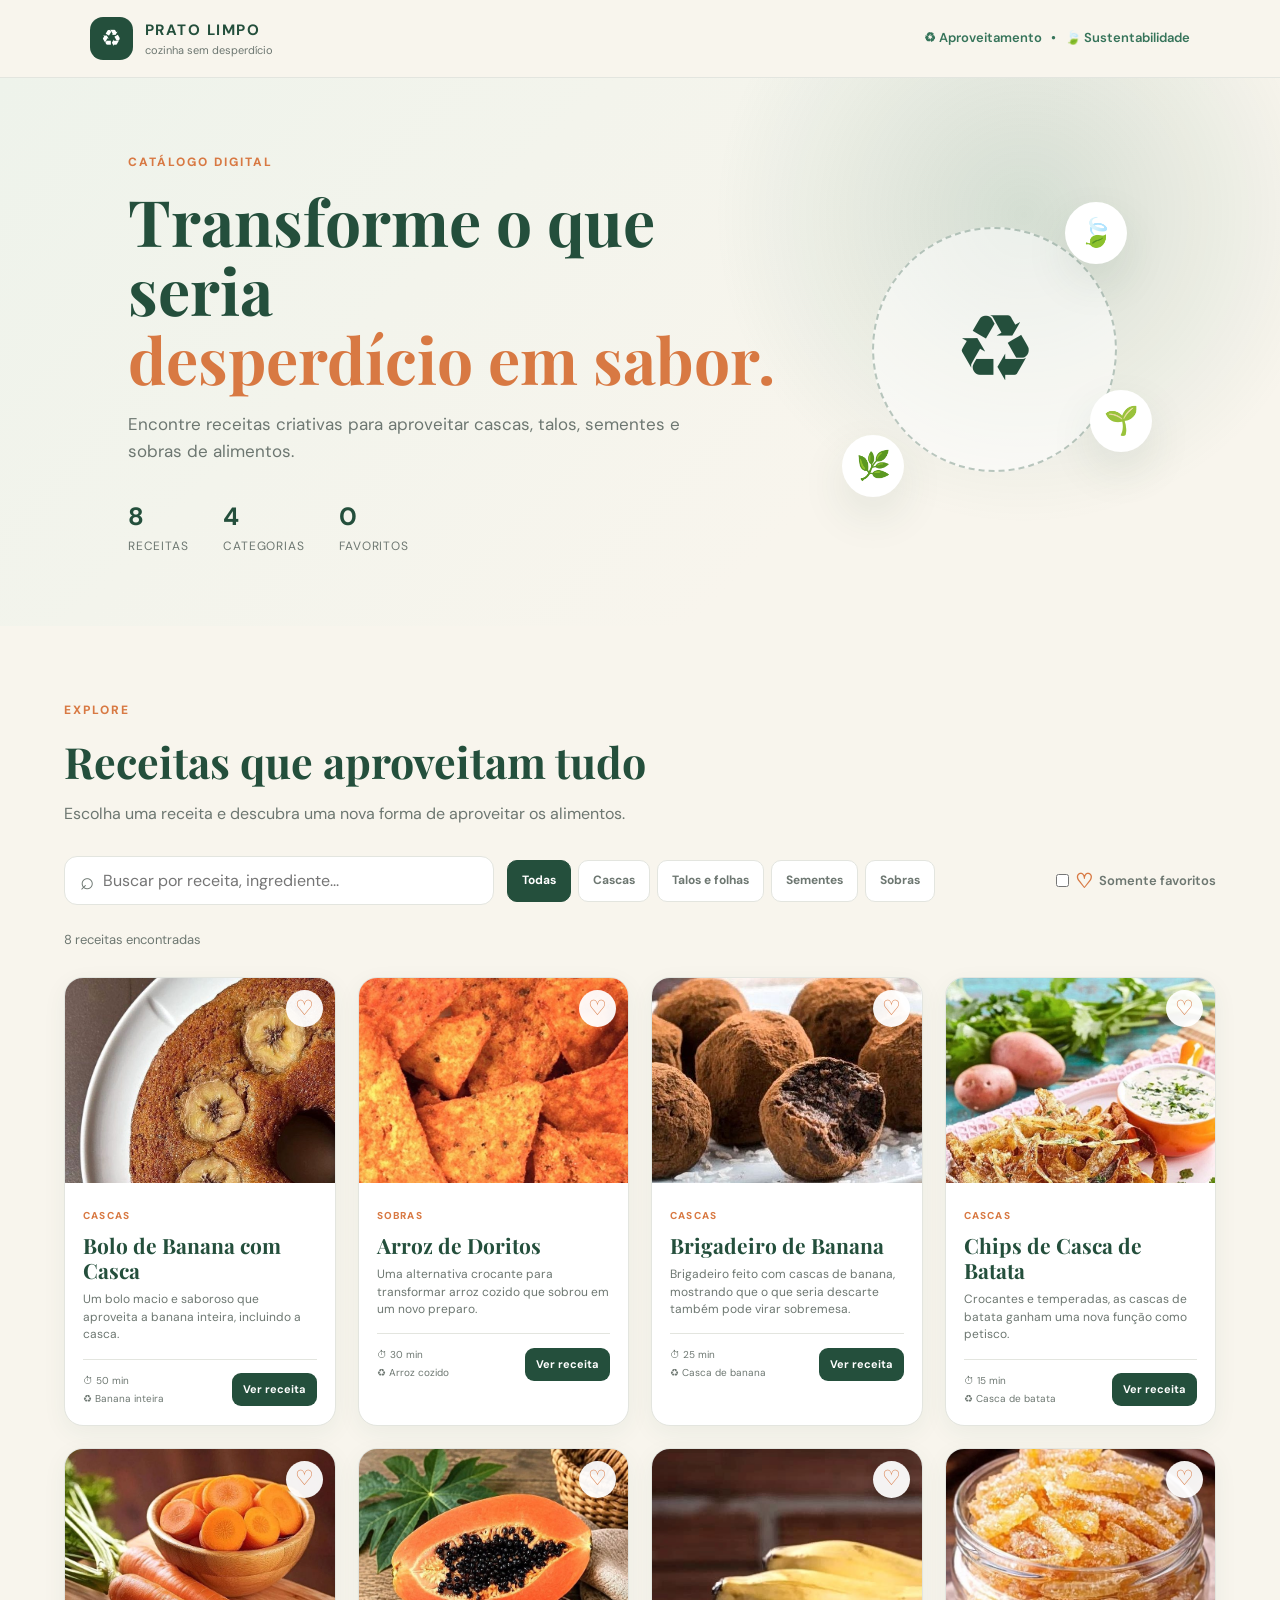
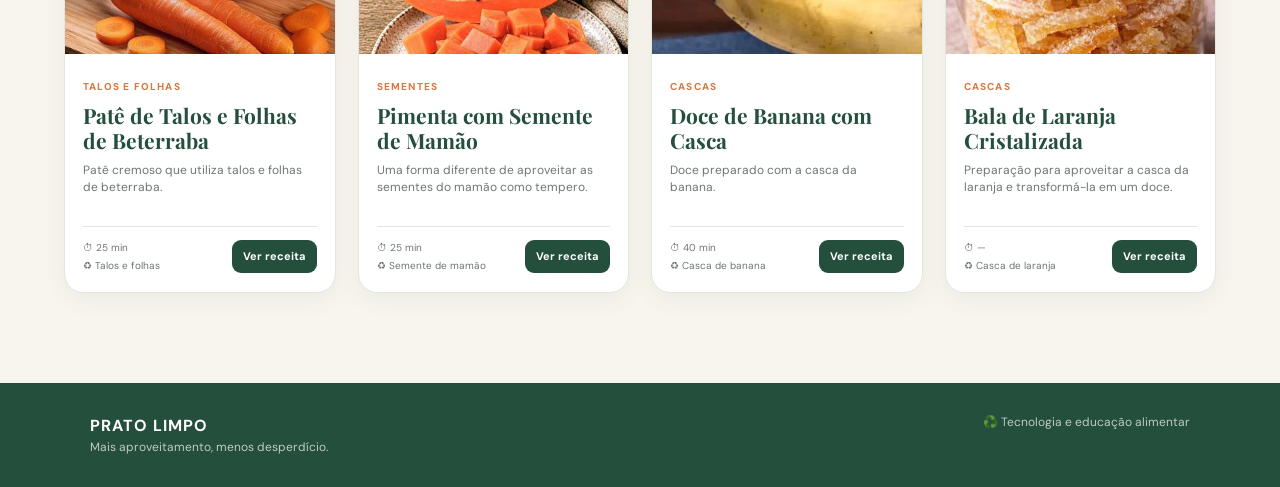
==== index.html @ 6b1f8c0b "Update index.html" ====
<!DOCTYPE html>
<html lang="pt-BR">
<head>
<meta charset="UTF-8">
<meta name="viewport" content="width=device-width, initial-scale=1.0">
<meta name="description" content="Catálogo digital de receitas para aproveitar melhor os alimentos.">
<title>Prato Limpo | Catálogo</title>
<link rel="stylesheet" href="style.css">
</head>
<body>

<header class="cabecalho">
  <div class="marca">
    <div class="logo">♻</div>
    <div><strong>PRATO LIMPO</strong><small>cozinha sem desperdício</small></div>
  </div>
  <div class="cabecalho-info">♻ Aproveitamento &nbsp; • &nbsp; 🍃 Sustentabilidade</div>
</header>

<main>
<section class="hero">
  <div class="hero-conteudo">
    <span class="etiqueta">CATÁLOGO DIGITAL</span>
    <h1>Transforme o que seria<br><strong>desperdício em sabor.</strong></h1>
    <p>Encontre receitas criativas para aproveitar cascas, talos, sementes e sobras de alimentos.</p>
    <div class="estatisticas">
      <div><strong id="totalReceitas">0</strong><span>receitas</span></div>
      <div><strong id="totalCategorias">0</strong><span>categorias</span></div>
      <div><strong id="totalFavoritos">0</strong><span>favoritos</span></div>
    </div>
  </div>
  <div class="hero-visual">
    <div class="circulo">♻</div><div class="folha folha1">🍃</div>
    <div class="folha folha2">🌿</div><div class="semente">🌱</div>
  </div>
</section>

<section class="catalogo">
  <div class="titulo-secao">
    <span class="mini-etiqueta">EXPLORE</span>
    <h2>Receitas que aproveitam tudo</h2>
    <p>Escolha uma receita e descubra uma nova forma de aproveitar os alimentos.</p>
  </div>

  <div class="controles">
    <div class="campo-busca"><span>⌕</span><input id="busca" type="search" placeholder="Buscar por receita, ingrediente..."></div>
    <div class="filtros" id="filtros">
      <button class="filtro ativo" data-categoria="todos">Todas</button>
      <button class="filtro" data-categoria="cascas">Cascas</button>
      <button class="filtro" data-categoria="talos">Talos e folhas</button>
      <button class="filtro" data-categoria="sementes">Sementes</button>
      <button class="filtro" data-categoria="sobras">Sobras</button>
    </div>
    <label class="favoritos-toggle"><input type="checkbox" id="mostrarFavoritos"> <span>♡</span> Somente favoritos</label>
  </div>

  <div class="resultado-info">
    <span id="resultadoTexto"></span>
    <button id="limparFiltros" class="limpar">Limpar filtros</button>
  </div>

  <div class="grid-receitas" id="gridReceitas"></div>

  <div class="sem-resultados" id="semResultados">
    <div>🍃</div><h3>Nenhuma receita encontrada</h3>
    <p>Tente buscar outro termo ou alterar os filtros.</p>
  </div>
</section>
</main>

<footer class="rodape">
  <div><strong>PRATO LIMPO</strong><p>Mais aproveitamento, menos desperdício.</p></div>
  <span>♻️ Tecnologia e educação alimentar</span>
</footer>

<div class="modal-fundo" id="modalFundo" aria-hidden="true">
  <div class="modal" role="dialog" aria-modal="true">
    <button class="fechar-modal" id="fecharModal">×</button>
    <div class="modal-imagem" id="modalImagem"></div>
    <div class="modal-conteudo">
      <div class="modal-topo">
        <div><span class="modal-categoria" id="modalCategoria"></span><h2 id="modalTitulo"></h2></div>
        <button class="botao-favorito-modal" id="favoritoModal">♡</button>
      </div>
      <p class="modal-descricao" id="modalDescricao"></p>
      <div class="dados-receita">
        <div><span>⏱</span><strong id="modalTempo"></strong><small>tempo</small></div>
        <div><span>◉</span><strong id="modalDificuldade"></strong><small>dificuldade</small></div>
        <div><span>♻</span><strong id="modalAproveitamento"></strong><small>aproveitamento</small></div>
      </div>
      <div class="modal-grid">
        <div><h3>Ingredientes</h3><ul id="modalIngredientes"></ul></div>
        <div><h3>Modo de preparo</h3><ol id="modalPreparo"></ol></div>
      </div>
      <div class="dica-receita"><strong>💡 Aproveitamento</strong><p id="modalDica"></p></div>
    </div>
  </div>
</div>

<script src="script.js"></script>
</body>
</html>
---- style.css ----
@import url('https://fonts.googleapis.com/css2?family=DM+Sans:wght@400;500;600;700&family=Playfair+Display:wght@600;700&display=swap');

:root{--verde:#244f3c;--verde2:#36745a;--claro:#e7f0e9;--creme:#f8f5ed;--branco:#fff;--laranja:#d87943;--texto:#24322b;--cinza:#6d7771;--borda:#e3e5df;--sombra:0 18px 45px rgba(36,79,60,.10)}
*{box-sizing:border-box;margin:0;padding:0}
body{font-family:"DM Sans",sans-serif;color:var(--texto);background:var(--creme);line-height:1.6}
button,input{font:inherit}button{cursor:pointer}
.cabecalho{min-height:78px;padding:0 7%;display:flex;align-items:center;justify-content:space-between;background:rgba(248,245,237,.96);border-bottom:1px solid var(--borda);position:sticky;top:0;z-index:50;backdrop-filter:blur(12px)}
.marca{display:flex;align-items:center;gap:12px}.logo{width:43px;height:43px;display:grid;place-items:center;border-radius:13px;background:var(--verde);color:#fff;font-size:23px}
.marca strong{display:block;color:var(--verde);letter-spacing:1.5px;font-size:15px}.marca small{display:block;color:var(--cinza);font-size:11px}.cabecalho-info{color:var(--verde2);font-size:13px;font-weight:600}
.hero{min-height:440px;padding:70px 10%;display:flex;align-items:center;justify-content:space-between;gap:50px;background:radial-gradient(circle at 80% 25%,rgba(54,116,90,.18),transparent 28%),linear-gradient(135deg,#eef3eb 0%,#f8f5ed 68%);overflow:hidden}
.hero-conteudo{max-width:700px}.etiqueta,.mini-etiqueta{color:var(--laranja);font-size:12px;font-weight:800;letter-spacing:2px}
.hero h1{margin:12px 0 18px;font-family:"Playfair Display",serif;color:var(--verde);font-size:clamp(38px,5vw,66px);line-height:1.08}.hero h1 strong{color:var(--laranja)}
.hero p{max-width:610px;color:var(--cinza);font-size:17px}.estatisticas{display:flex;gap:35px;margin-top:32px}.estatisticas div{display:flex;flex-direction:column}.estatisticas strong{color:var(--verde);font-size:25px}.estatisticas span{color:var(--cinza);font-size:12px;text-transform:uppercase;letter-spacing:.8px}
.hero-visual{width:310px;height:310px;position:relative;flex-shrink:0}.circulo{width:245px;height:245px;position:absolute;inset:30px;display:grid;place-items:center;border:2px dashed rgba(36,79,60,.3);border-radius:50%;color:var(--verde);background:rgba(255,255,255,.55);font-size:92px}.folha,.semente{position:absolute;display:grid;place-items:center;width:62px;height:62px;border-radius:50%;background:#fff;box-shadow:var(--sombra);font-size:28px}.folha1{top:5px;right:25px}.folha2{bottom:10px;left:0}.semente{right:0;bottom:55px}
.catalogo{max-width:1300px;margin:auto;padding:70px 5% 90px}.titulo-secao{margin-bottom:30px}.titulo-secao h2{margin-top:5px;color:var(--verde);font-family:"Playfair Display",serif;font-size:clamp(28px,4vw,43px)}.titulo-secao p{color:var(--cinza);margin-top:5px}
.controles{display:flex;align-items:center;flex-wrap:wrap;gap:13px;margin-bottom:17px}.campo-busca{min-width:280px;flex:1;max-width:430px;height:49px;display:flex;align-items:center;gap:9px;padding:0 15px;background:#fff;border:1px solid var(--borda);border-radius:13px}.campo-busca span{font-size:24px;color:var(--cinza)}.campo-busca input{width:100%;border:0;outline:0;color:var(--texto);background:transparent}
.filtros{display:flex;gap:7px;flex-wrap:wrap}.filtro{padding:10px 14px;border:1px solid var(--borda);border-radius:10px;color:var(--cinza);background:#fff;font-size:12px;font-weight:700}.filtro:hover,.filtro.ativo{background:var(--verde);border-color:var(--verde);color:#fff}
.favoritos-toggle{margin-left:auto;display:flex;align-items:center;gap:6px;color:var(--cinza);font-size:13px;font-weight:600;white-space:nowrap}.favoritos-toggle input{accent-color:var(--verde)}.favoritos-toggle span{color:var(--laranja);font-size:20px}
.resultado-info{display:flex;justify-content:space-between;align-items:center;min-height:35px;margin-bottom:20px;color:var(--cinza);font-size:13px}.limpar{border:0;background:transparent;color:var(--laranja);font-weight:700;display:none}
.grid-receitas{display:grid;grid-template-columns:repeat(4,1fr);gap:22px}.card{position:relative;overflow:hidden;background:#fff;border:1px solid var(--borda);border-radius:19px;box-shadow:0 7px 25px rgba(36,79,60,.06);transition:transform .2s ease,box-shadow .2s ease}.card:hover{transform:translateY(-5px);box-shadow:var(--sombra)}
.card-imagem{height:205px;display:grid;place-items:center;background:linear-gradient(135deg,var(--claro),#f5eee2);overflow:hidden;position:relative}.card-imagem img{width:100%;height:100%;object-fit:cover}.imagem-fallback{font-size:62px}.card-favorito{width:37px;height:37px;position:absolute;right:12px;top:12px;border:0;border-radius:50%;background:rgba(255,255,255,.94);color:var(--laranja);font-size:21px;box-shadow:0 4px 15px rgba(0,0,0,.08);z-index:2}.card-favorito.ativo{background:var(--laranja);color:#fff}
.card-conteudo{padding:18px}.card-categoria{color:var(--laranja);font-size:10px;font-weight:800;text-transform:uppercase;letter-spacing:1.2px}.card h3{margin:6px 0 8px;color:var(--verde);font-family:"Playfair Display",serif;font-size:21px;line-height:1.2}.card p{min-height:49px;color:var(--cinza);font-size:12px;line-height:1.45}.card-rodape{display:flex;align-items:center;justify-content:space-between;gap:10px;margin-top:15px;padding-top:13px;border-top:1px solid var(--borda)}.card-dados{display:flex;flex-direction:column;gap:2px;color:var(--cinza);font-size:10px}.ver-receita{padding:8px 11px;border:0;border-radius:9px;background:var(--verde);color:#fff;font-size:11px;font-weight:700}.ver-receita:hover{background:var(--verde2)}
.sem-resultados{display:none;padding:70px 20px;text-align:center}.sem-resultados div{font-size:45px}.sem-resultados h3{margin-top:10px;color:var(--verde)}.sem-resultados p{color:var(--cinza)}
.rodape{padding:30px 7%;display:flex;justify-content:space-between;gap:20px;background:var(--verde);color:#fff}.rodape strong{letter-spacing:1px}.rodape p,.rodape span{color:rgba(255,255,255,.7);font-size:12px}
.modal-fundo{display:none;position:fixed;inset:0;z-index:100;padding:25px;background:rgba(16,32,25,.68);overflow-y:auto}.modal-fundo.aberto{display:flex;justify-content:center;align-items:flex-start}.modal{width:min(950px,100%);margin:20px auto;position:relative;overflow:hidden;background:var(--creme);border-radius:23px;box-shadow:0 30px 80px rgba(0,0,0,.25)}.fechar-modal{width:40px;height:40px;position:absolute;right:18px;top:18px;z-index:5;border:0;border-radius:50%;background:rgba(255,255,255,.94);color:var(--verde);font-size:27px}.modal-imagem{height:270px;display:grid;place-items:center;background:linear-gradient(135deg,var(--claro),#f3e8d8);font-size:90px;overflow:hidden}.modal-imagem img{width:100%;height:100%;object-fit:cover}.modal-conteudo{padding:30px 35px 35px}.modal-topo{display:flex;justify-content:space-between;gap:20px}.modal-categoria{color:var(--laranja);font-size:11px;font-weight:800;text-transform:uppercase;letter-spacing:1.4px}.modal h2{margin-top:5px;color:var(--verde);font-family:"Playfair Display",serif;font-size:38px;line-height:1.15}.botao-favorito-modal{width:46px;height:46px;flex-shrink:0;border:1px solid var(--borda);border-radius:50%;background:#fff;color:var(--laranja);font-size:24px}.botao-favorito-modal.ativo{background:var(--laranja);color:#fff}.modal-descricao{margin:13px 0 20px;color:var(--cinza)}
.dados-receita{display:flex;gap:12px;margin-bottom:28px}.dados-receita div{min-width:120px;padding:12px;display:grid;grid-template-columns:24px 1fr;column-gap:5px;background:#fff;border:1px solid var(--borda);border-radius:12px}.dados-receita span{grid-row:span 2;color:var(--laranja)}.dados-receita strong{color:var(--verde);font-size:12px}.dados-receita small{color:var(--cinza);font-size:9px}.modal-grid{display:grid;grid-template-columns:.8fr 1.2fr;gap:35px}.modal-grid h3{margin-bottom:13px;color:var(--verde);font-size:18px}.modal-grid ul,.modal-grid ol{padding-left:20px}.modal-grid li{margin-bottom:9px;color:var(--cinza);font-size:13px}.modal-grid li::marker{color:var(--laranja);font-weight:700}.dica-receita{margin-top:27px;padding:17px;border-left:4px solid var(--laranja);border-radius:8px;background:#f1eadc}.dica-receita strong{color:var(--verde);font-size:13px}.dica-receita p{margin-top:3px;color:var(--cinza);font-size:12px}
@media(max-width:1050px){.grid-receitas{grid-template-columns:repeat(3,1fr)}.hero{padding-left:7%;padding-right:7%}}
@media(max-width:800px){.cabecalho-info{display:none}.hero{min-height:auto;padding-top:55px;padding-bottom:55px}.hero-visual{display:none}.grid-receitas{grid-template-columns:repeat(2,1fr)}.favoritos-toggle{margin-left:0}}
@media(max-width:560px){.cabecalho{padding:0 5%}.hero{padding:45px 6%}.hero h1{font-size:38px}.estatisticas{gap:20px}.catalogo{padding:50px 5% 65px}.grid-receitas{grid-template-columns:1fr}.card-imagem{height:230px}.campo-busca{min-width:100%}.filtros{width:100%}.filtro{flex:1}.dados-receita{display:grid;grid-template-columns:1fr 1fr}.dados-receita div:last-child{grid-column:span 2}.modal-fundo{padding:8px}.modal-conteudo{padding:25px 20px}.modal h2{font-size:30px}.modal-grid{grid-template-columns:1fr;gap:25px}.rodape{flex-direction:column}}
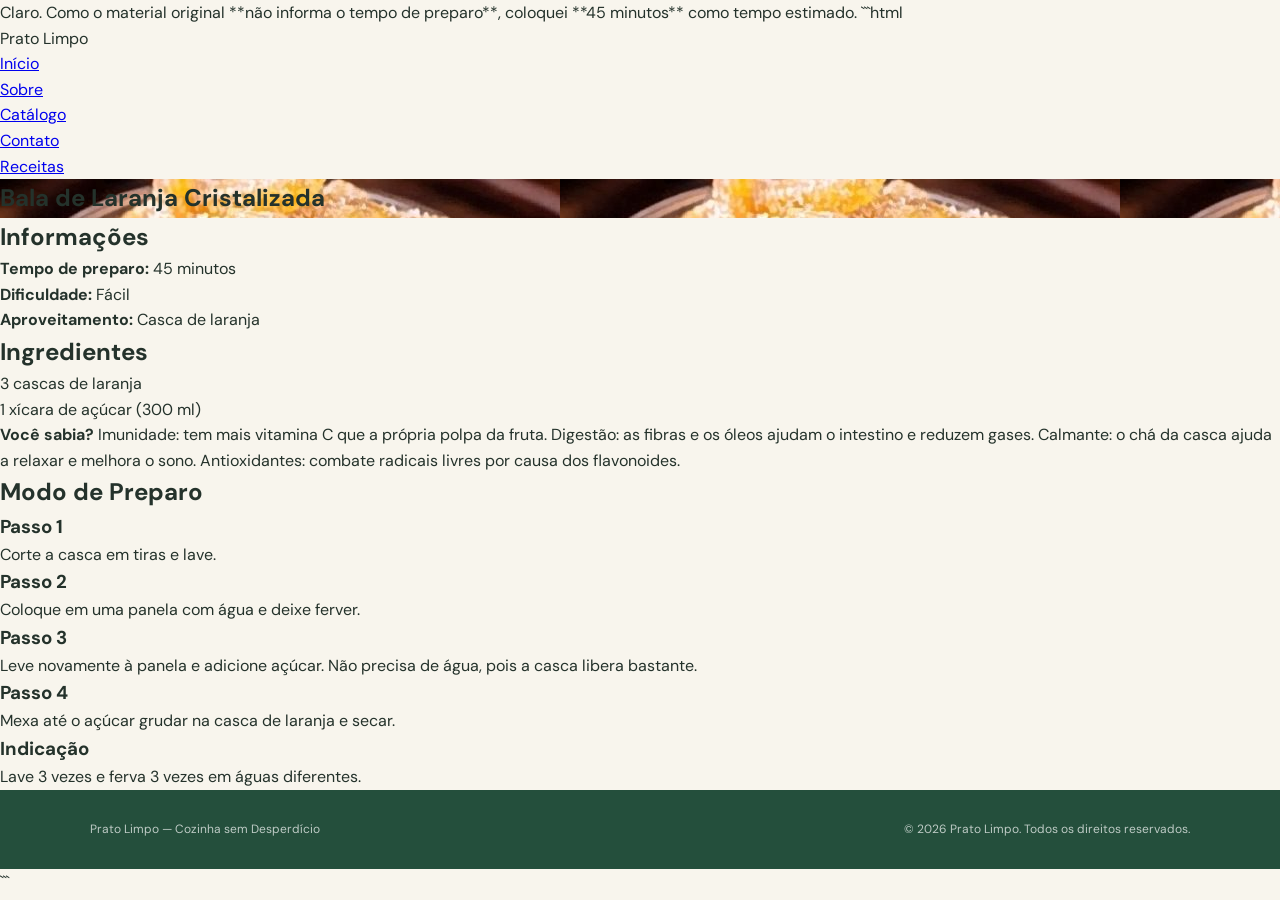
==== commit 47fb88ba: "Update index.html" ====
--- a/index.html
+++ b/index.html
@@ -1,103 +1,119 @@
+Claro. Como o material original **não informa o tempo de preparo**, coloquei **45 minutos** como tempo estimado.
 
+```html
 <!DOCTYPE html>
-<html lang="pt-BR">
+<html lang="pt-br">
 <head>
-<meta charset="UTF-8">
-<meta name="viewport" content="width=device-width, initial-scale=1.0">
-<meta name="description" content="Catálogo digital de receitas para aproveitar melhor os alimentos.">
-<title>Prato Limpo | Catálogo</title>
-<link rel="stylesheet" href="style.css">
+    <meta charset="UTF-8">
+    <meta name="viewport" content="width=device-width, initial-scale=1.0">
+    <title>Bala de Laranja Cristalizada — Prato Limpo</title>
+    <link rel="stylesheet" href="style.css">
 </head>
+
 <body>
 
-<header class="cabecalho">
-  <div class="marca">
-    <div class="logo">♻</div>
-    <div><strong>PRATO LIMPO</strong><small>cozinha sem desperdício</small></div>
-  </div>
-  <div class="cabecalho-info">♻ Aproveitamento &nbsp; • &nbsp; 🍃 Sustentabilidade</div>
-</header>
+    <header class="topo">
+        <div class="topo-inner">
+            <p class="marca">Prato Limpo</p>
 
-<main>
-<section class="hero">
-  <div class="hero-conteudo">
-    <span class="etiqueta">CATÁLOGO DIGITAL</span>
-    <h1>Transforme o que seria<br><strong>desperdício em sabor.</strong></h1>
-    <p>Encontre receitas criativas para aproveitar cascas, talos, sementes e sobras de alimentos.</p>
-    <div class="estatisticas">
-      <div><strong id="totalReceitas">0</strong><span>receitas</span></div>
-      <div><strong id="totalCategorias">0</strong><span>categorias</span></div>
-      <div><strong id="totalFavoritos">0</strong><span>favoritos</span></div>
-    </div>
-  </div>
-  <div class="hero-visual">
-    <div class="circulo">♻</div><div class="folha folha1">🍃</div>
-    <div class="folha folha2">🌿</div><div class="semente">🌱</div>
-  </div>
-</section>
+            <nav>
+                <ul>
+                    <li><a href="index.html">Início</a></li>
+                    <li><a href="sobre.html">Sobre</a></li>
+                    <li><a href="catalogo.html">Catálogo</a></li>
+                    <li><a href="index.html#contato">Contato</a></li>
+                </ul>
+            </nav>
+        </div>
+    </header>
 
-<section class="catalogo">
-  <div class="titulo-secao">
-    <span class="mini-etiqueta">EXPLORE</span>
-    <h2>Receitas que aproveitam tudo</h2>
-    <p>Escolha uma receita e descubra uma nova forma de aproveitar os alimentos.</p>
-  </div>
+    <a href="catalogo.html" class="aba-receitas">Receitas</a>
 
-  <div class="controles">
-    <div class="campo-busca"><span>⌕</span><input id="busca" type="search" placeholder="Buscar por receita, ingrediente..."></div>
-    <div class="filtros" id="filtros">
-      <button class="filtro ativo" data-categoria="todos">Todas</button>
-      <button class="filtro" data-categoria="cascas">Cascas</button>
-      <button class="filtro" data-categoria="talos">Talos e folhas</button>
-      <button class="filtro" data-categoria="sementes">Sementes</button>
-      <button class="filtro" data-categoria="sobras">Sobras</button>
-    </div>
-    <label class="favoritos-toggle"><input type="checkbox" id="mostrarFavoritos"> <span>♡</span> Somente favoritos</label>
-  </div>
+    <main>
 
-  <div class="resultado-info">
-    <span id="resultadoTexto"></span>
-    <button id="limparFiltros" class="limpar">Limpar filtros</button>
-  </div>
+        <section class="receita-banner"
+            style="background-image: url('foto-laranja-cristalizada.jpg');">
+            <h1>Bala de Laranja Cristalizada</h1>
+        </section>
 
-  <div class="grid-receitas" id="gridReceitas"></div>
+        <div class="container">
 
-  <div class="sem-resultados" id="semResultados">
-    <div>🍃</div><h3>Nenhuma receita encontrada</h3>
-    <p>Tente buscar outro termo ou alterar os filtros.</p>
-  </div>
-</section>
-</main>
+            <div class="receita-corpo">
 
-<footer class="rodape">
-  <div><strong>PRATO LIMPO</strong><p>Mais aproveitamento, menos desperdício.</p></div>
-  <span>♻️ Tecnologia e educação alimentar</span>
-</footer>
+                <div>
+                    <h2>Informações</h2>
 
-<div class="modal-fundo" id="modalFundo" aria-hidden="true">
-  <div class="modal" role="dialog" aria-modal="true">
-    <button class="fechar-modal" id="fecharModal">×</button>
-    <div class="modal-imagem" id="modalImagem"></div>
-    <div class="modal-conteudo">
-      <div class="modal-topo">
-        <div><span class="modal-categoria" id="modalCategoria"></span><h2 id="modalTitulo"></h2></div>
-        <button class="botao-favorito-modal" id="favoritoModal">♡</button>
-      </div>
-      <p class="modal-descricao" id="modalDescricao"></p>
-      <div class="dados-receita">
-        <div><span>⏱</span><strong id="modalTempo"></strong><small>tempo</small></div>
-        <div><span>◉</span><strong id="modalDificuldade"></strong><small>dificuldade</small></div>
-        <div><span>♻</span><strong id="modalAproveitamento"></strong><small>aproveitamento</small></div>
-      </div>
-      <div class="modal-grid">
-        <div><h3>Ingredientes</h3><ul id="modalIngredientes"></ul></div>
-        <div><h3>Modo de preparo</h3><ol id="modalPreparo"></ol></div>
-      </div>
-      <div class="dica-receita"><strong>💡 Aproveitamento</strong><p id="modalDica"></p></div>
-    </div>
-  </div>
-</div>
+                    <div class="caixa-info">
+                        <p><strong>Tempo de preparo:</strong> 45 minutos</p>
+                        <p><strong>Dificuldade:</strong> Fácil</p>
+                        <p><strong>Aproveitamento:</strong> Casca de laranja</p>
+                    </div>
 
-<script src="script.js"></script>
+                    <h2>Ingredientes</h2>
+
+                    <div class="lista-ingredientes">
+                        <ul>
+                            <li>3 cascas de laranja</li>
+                            <li>1 xícara de açúcar (300 ml)</li>
+                        </ul>
+                    </div>
+
+                    <div class="caixa-info">
+                        <strong>Você sabia?</strong>
+
+                        Imunidade: tem mais vitamina C que a própria polpa da fruta.
+                        Digestão: as fibras e os óleos ajudam o intestino e reduzem gases.
+                        Calmante: o chá da casca ajuda a relaxar e melhora o sono.
+                        Antioxidantes: combate radicais livres por causa dos flavonoides.
+                    </div>
+                </div>
+
+                <div>
+                    <h2>Modo de Preparo</h2>
+
+                    <div class="passo">
+                        <h3>Passo 1</h3>
+                        <p>Corte a casca em tiras e lave.</p>
+                    </div>
+
+                    <div class="passo">
+                        <h3>Passo 2</h3>
+                        <p>Coloque em uma panela com água e deixe ferver.</p>
+                    </div>
+
+                    <div class="passo">
+                        <h3>Passo 3</h3>
+                        <p>
+                            Leve novamente à panela e adicione açúcar.
+                            Não precisa de água, pois a casca libera bastante.
+                        </p>
+                    </div>
+
+                    <div class="passo">
+                        <h3>Passo 4</h3>
+                        <p>
+                            Mexa até o açúcar grudar na casca de laranja e secar.
+                        </p>
+                    </div>
+
+                    <div class="passo">
+                        <h3>Indicação</h3>
+                        <p>
+                            Lave 3 vezes e ferva 3 vezes em águas diferentes.
+                        </p>
+                    </div>
+                </div>
+
+            </div>
+        </div>
+
+    </main>
+
+    <footer class="rodape">
+        <p>Prato Limpo — Cozinha sem Desperdício</p>
+        <p>&copy; 2026 Prato Limpo. Todos os direitos reservados.</p>
+    </footer>
+
 </body>
 </html>
+```
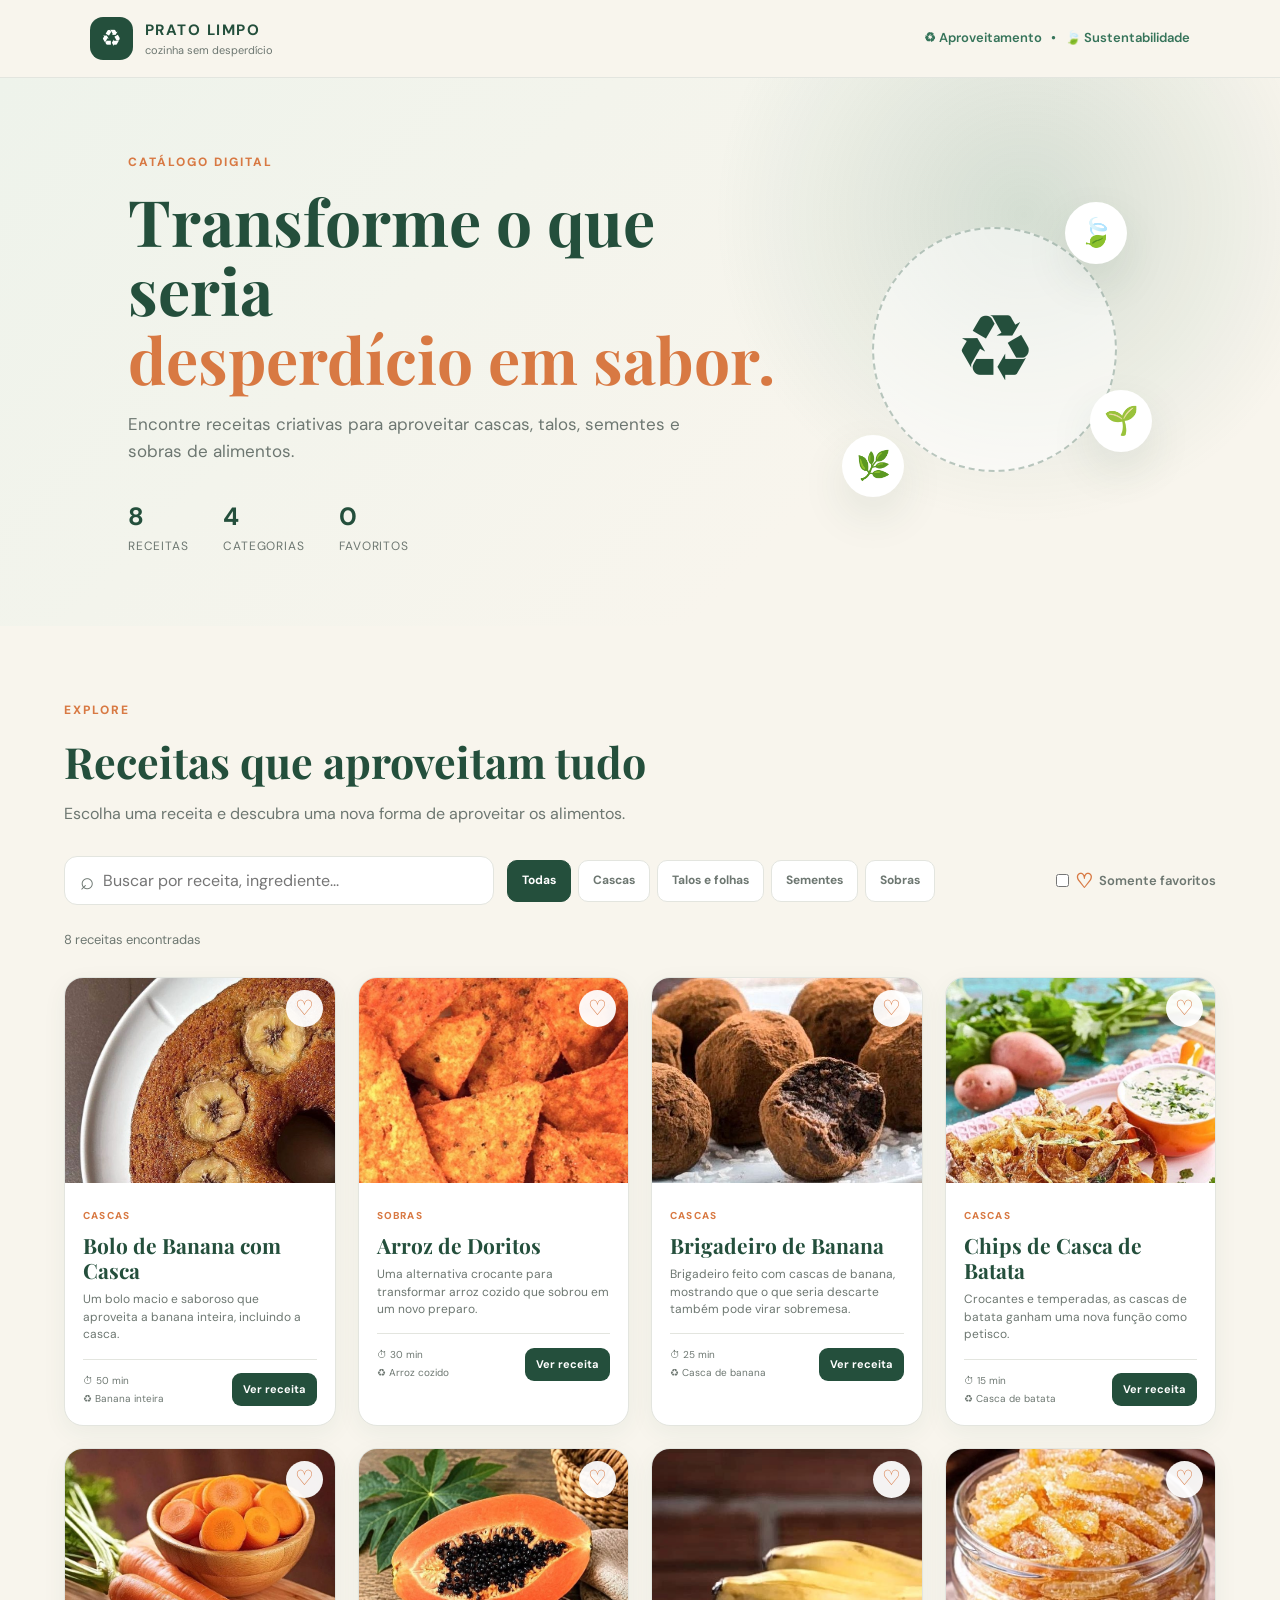
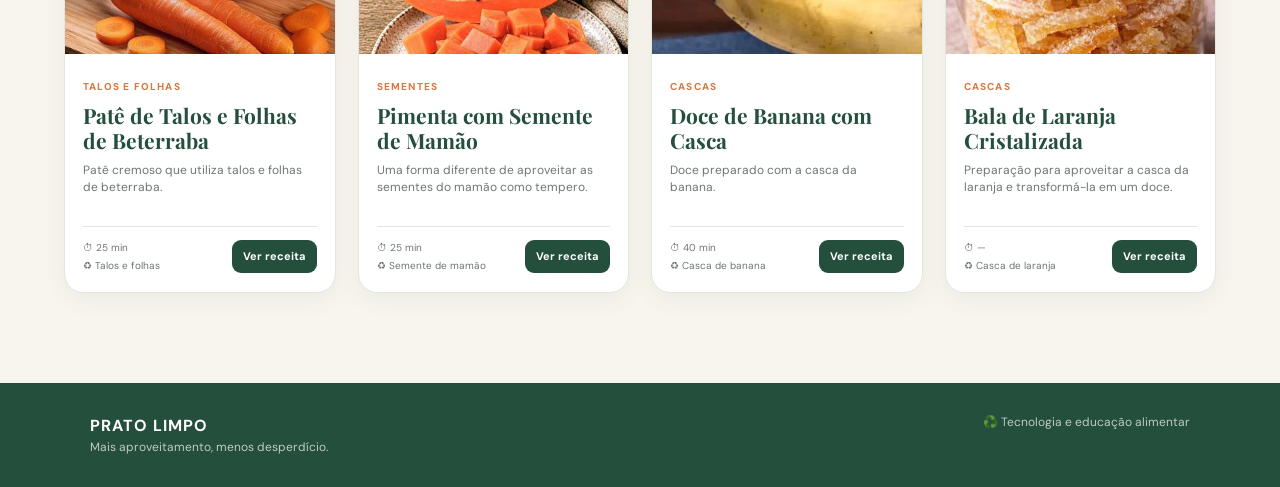
==== commit d0efadb8: "Update index.html" ====
--- a/index.html
+++ b/index.html
@@ -1,119 +1,102 @@
-Claro. Como o material original **não informa o tempo de preparo**, coloquei **45 minutos** como tempo estimado.
-
-```html
 <!DOCTYPE html>
-<html lang="pt-br">
+<html lang="pt-BR">
 <head>
-    <meta charset="UTF-8">
-    <meta name="viewport" content="width=device-width, initial-scale=1.0">
-    <title>Bala de Laranja Cristalizada — Prato Limpo</title>
-    <link rel="stylesheet" href="style.css">
+<meta charset="UTF-8">
+<meta name="viewport" content="width=device-width, initial-scale=1.0">
+<meta name="description" content="Catálogo digital de receitas para aproveitar melhor os alimentos.">
+<title>Prato Limpo | Catálogo</title>
+<link rel="stylesheet" href="style.css">
 </head>
-
 <body>
 
-    <header class="topo">
-        <div class="topo-inner">
-            <p class="marca">Prato Limpo</p>
+<header class="cabecalho">
+  <div class="marca">
+    <div class="logo">♻</div>
+    <div><strong>PRATO LIMPO</strong><small>cozinha sem desperdício</small></div>
+  </div>
+  <div class="cabecalho-info">♻ Aproveitamento &nbsp; • &nbsp; 🍃 Sustentabilidade</div>
+</header>
 
-            <nav>
-                <ul>
-                    <li><a href="index.html">Início</a></li>
-                    <li><a href="sobre.html">Sobre</a></li>
-                    <li><a href="catalogo.html">Catálogo</a></li>
-                    <li><a href="index.html#contato">Contato</a></li>
-                </ul>
-            </nav>
-        </div>
-    </header>
+<main>
+<section class="hero">
+  <div class="hero-conteudo">
+    <span class="etiqueta">CATÁLOGO DIGITAL</span>
+    <h1>Transforme o que seria<br><strong>desperdício em sabor.</strong></h1>
+    <p>Encontre receitas criativas para aproveitar cascas, talos, sementes e sobras de alimentos.</p>
+    <div class="estatisticas">
+      <div><strong id="totalReceitas">0</strong><span>receitas</span></div>
+      <div><strong id="totalCategorias">0</strong><span>categorias</span></div>
+      <div><strong id="totalFavoritos">0</strong><span>favoritos</span></div>
+    </div>
+  </div>
+  <div class="hero-visual">
+    <div class="circulo">♻</div><div class="folha folha1">🍃</div>
+    <div class="folha folha2">🌿</div><div class="semente">🌱</div>
+  </div>
+</section>
 
-    <a href="catalogo.html" class="aba-receitas">Receitas</a>
+<section class="catalogo">
+  <div class="titulo-secao">
+    <span class="mini-etiqueta">EXPLORE</span>
+    <h2>Receitas que aproveitam tudo</h2>
+    <p>Escolha uma receita e descubra uma nova forma de aproveitar os alimentos.</p>
+  </div>
 
-    <main>
+  <div class="controles">
+    <div class="campo-busca"><span>⌕</span><input id="busca" type="search" placeholder="Buscar por receita, ingrediente..."></div>
+    <div class="filtros" id="filtros">
+      <button class="filtro ativo" data-categoria="todos">Todas</button>
+      <button class="filtro" data-categoria="cascas">Cascas</button>
+      <button class="filtro" data-categoria="talos">Talos e folhas</button>
+      <button class="filtro" data-categoria="sementes">Sementes</button>
+      <button class="filtro" data-categoria="sobras">Sobras</button>
+    </div>
+    <label class="favoritos-toggle"><input type="checkbox" id="mostrarFavoritos"> <span>♡</span> Somente favoritos</label>
+  </div>
 
-        <section class="receita-banner"
-            style="background-image: url('foto-laranja-cristalizada.jpg');">
-            <h1>Bala de Laranja Cristalizada</h1>
-        </section>
+  <div class="resultado-info">
+    <span id="resultadoTexto"></span>
+    <button id="limparFiltros" class="limpar">Limpar filtros</button>
+  </div>
 
-        <div class="container">
+  <div class="grid-receitas" id="gridReceitas"></div>
 
-            <div class="receita-corpo">
+  <div class="sem-resultados" id="semResultados">
+    <div>🍃</div><h3>Nenhuma receita encontrada</h3>
+    <p>Tente buscar outro termo ou alterar os filtros.</p>
+  </div>
+</section>
+</main>
 
-                <div>
-                    <h2>Informações</h2>
+<footer class="rodape">
+  <div><strong>PRATO LIMPO</strong><p>Mais aproveitamento, menos desperdício.</p></div>
+  <span>♻️ Tecnologia e educação alimentar</span>
+</footer>
 
-                    <div class="caixa-info">
-                        <p><strong>Tempo de preparo:</strong> 45 minutos</p>
-                        <p><strong>Dificuldade:</strong> Fácil</p>
-                        <p><strong>Aproveitamento:</strong> Casca de laranja</p>
-                    </div>
+<div class="modal-fundo" id="modalFundo" aria-hidden="true">
+  <div class="modal" role="dialog" aria-modal="true">
+    <button class="fechar-modal" id="fecharModal">×</button>
+    <div class="modal-imagem" id="modalImagem"></div>
+    <div class="modal-conteudo">
+      <div class="modal-topo">
+        <div><span class="modal-categoria" id="modalCategoria"></span><h2 id="modalTitulo"></h2></div>
+        <button class="botao-favorito-modal" id="favoritoModal">♡</button>
+      </div>
+      <p class="modal-descricao" id="modalDescricao"></p>
+      <div class="dados-receita">
+        <div><span>⏱</span><strong id="modalTempo"></strong><small>tempo</small></div>
+        <div><span>◉</span><strong id="modalDificuldade"></strong><small>dificuldade</small></div>
+        <div><span>♻</span><strong id="modalAproveitamento"></strong><small>aproveitamento</small></div>
+      </div>
+      <div class="modal-grid">
+        <div><h3>Ingredientes</h3><ul id="modalIngredientes"></ul></div>
+        <div><h3>Modo de preparo</h3><ol id="modalPreparo"></ol></div>
+      </div>
+      <div class="dica-receita"><strong>💡 Aproveitamento</strong><p id="modalDica"></p></div>
+    </div>
+  </div>
+</div>
 
-                    <h2>Ingredientes</h2>
-
-                    <div class="lista-ingredientes">
-                        <ul>
-                            <li>3 cascas de laranja</li>
-                            <li>1 xícara de açúcar (300 ml)</li>
-                        </ul>
-                    </div>
-
-                    <div class="caixa-info">
-                        <strong>Você sabia?</strong>
-
-                        Imunidade: tem mais vitamina C que a própria polpa da fruta.
-                        Digestão: as fibras e os óleos ajudam o intestino e reduzem gases.
-                        Calmante: o chá da casca ajuda a relaxar e melhora o sono.
-                        Antioxidantes: combate radicais livres por causa dos flavonoides.
-                    </div>
-                </div>
-
-                <div>
-                    <h2>Modo de Preparo</h2>
-
-                    <div class="passo">
-                        <h3>Passo 1</h3>
-                        <p>Corte a casca em tiras e lave.</p>
-                    </div>
-
-                    <div class="passo">
-                        <h3>Passo 2</h3>
-                        <p>Coloque em uma panela com água e deixe ferver.</p>
-                    </div>
-
-                    <div class="passo">
-                        <h3>Passo 3</h3>
-                        <p>
-                            Leve novamente à panela e adicione açúcar.
-                            Não precisa de água, pois a casca libera bastante.
-                        </p>
-                    </div>
-
-                    <div class="passo">
-                        <h3>Passo 4</h3>
-                        <p>
-                            Mexa até o açúcar grudar na casca de laranja e secar.
-                        </p>
-                    </div>
-
-                    <div class="passo">
-                        <h3>Indicação</h3>
-                        <p>
-                            Lave 3 vezes e ferva 3 vezes em águas diferentes.
-                        </p>
-                    </div>
-                </div>
-
-            </div>
-        </div>
-
-    </main>
-
-    <footer class="rodape">
-        <p>Prato Limpo — Cozinha sem Desperdício</p>
-        <p>&copy; 2026 Prato Limpo. Todos os direitos reservados.</p>
-    </footer>
-
+<script src="script.js"></script>
 </body>
 </html>
-```
--- a/style.css
+++ b/style.css
@@ -1,30 +1,1044 @@
 
 @import url('https://fonts.googleapis.com/css2?family=DM+Sans:wght@400;500;600;700&family=Playfair+Display:wght@600;700&display=swap');
 
-:root{--verde:#244f3c;--verde2:#36745a;--claro:#e7f0e9;--creme:#f8f5ed;--branco:#fff;--laranja:#d87943;--texto:#24322b;--cinza:#6d7771;--borda:#e3e5df;--sombra:0 18px 45px rgba(36,79,60,.10)}
-*{box-sizing:border-box;margin:0;padding:0}
-body{font-family:"DM Sans",sans-serif;color:var(--texto);background:var(--creme);line-height:1.6}
-button,input{font:inherit}button{cursor:pointer}
-.cabecalho{min-height:78px;padding:0 7%;display:flex;align-items:center;justify-content:space-between;background:rgba(248,245,237,.96);border-bottom:1px solid var(--borda);position:sticky;top:0;z-index:50;backdrop-filter:blur(12px)}
-.marca{display:flex;align-items:center;gap:12px}.logo{width:43px;height:43px;display:grid;place-items:center;border-radius:13px;background:var(--verde);color:#fff;font-size:23px}
-.marca strong{display:block;color:var(--verde);letter-spacing:1.5px;font-size:15px}.marca small{display:block;color:var(--cinza);font-size:11px}.cabecalho-info{color:var(--verde2);font-size:13px;font-weight:600}
-.hero{min-height:440px;padding:70px 10%;display:flex;align-items:center;justify-content:space-between;gap:50px;background:radial-gradient(circle at 80% 25%,rgba(54,116,90,.18),transparent 28%),linear-gradient(135deg,#eef3eb 0%,#f8f5ed 68%);overflow:hidden}
-.hero-conteudo{max-width:700px}.etiqueta,.mini-etiqueta{color:var(--laranja);font-size:12px;font-weight:800;letter-spacing:2px}
-.hero h1{margin:12px 0 18px;font-family:"Playfair Display",serif;color:var(--verde);font-size:clamp(38px,5vw,66px);line-height:1.08}.hero h1 strong{color:var(--laranja)}
-.hero p{max-width:610px;color:var(--cinza);font-size:17px}.estatisticas{display:flex;gap:35px;margin-top:32px}.estatisticas div{display:flex;flex-direction:column}.estatisticas strong{color:var(--verde);font-size:25px}.estatisticas span{color:var(--cinza);font-size:12px;text-transform:uppercase;letter-spacing:.8px}
-.hero-visual{width:310px;height:310px;position:relative;flex-shrink:0}.circulo{width:245px;height:245px;position:absolute;inset:30px;display:grid;place-items:center;border:2px dashed rgba(36,79,60,.3);border-radius:50%;color:var(--verde);background:rgba(255,255,255,.55);font-size:92px}.folha,.semente{position:absolute;display:grid;place-items:center;width:62px;height:62px;border-radius:50%;background:#fff;box-shadow:var(--sombra);font-size:28px}.folha1{top:5px;right:25px}.folha2{bottom:10px;left:0}.semente{right:0;bottom:55px}
-.catalogo{max-width:1300px;margin:auto;padding:70px 5% 90px}.titulo-secao{margin-bottom:30px}.titulo-secao h2{margin-top:5px;color:var(--verde);font-family:"Playfair Display",serif;font-size:clamp(28px,4vw,43px)}.titulo-secao p{color:var(--cinza);margin-top:5px}
-.controles{display:flex;align-items:center;flex-wrap:wrap;gap:13px;margin-bottom:17px}.campo-busca{min-width:280px;flex:1;max-width:430px;height:49px;display:flex;align-items:center;gap:9px;padding:0 15px;background:#fff;border:1px solid var(--borda);border-radius:13px}.campo-busca span{font-size:24px;color:var(--cinza)}.campo-busca input{width:100%;border:0;outline:0;color:var(--texto);background:transparent}
-.filtros{display:flex;gap:7px;flex-wrap:wrap}.filtro{padding:10px 14px;border:1px solid var(--borda);border-radius:10px;color:var(--cinza);background:#fff;font-size:12px;font-weight:700}.filtro:hover,.filtro.ativo{background:var(--verde);border-color:var(--verde);color:#fff}
-.favoritos-toggle{margin-left:auto;display:flex;align-items:center;gap:6px;color:var(--cinza);font-size:13px;font-weight:600;white-space:nowrap}.favoritos-toggle input{accent-color:var(--verde)}.favoritos-toggle span{color:var(--laranja);font-size:20px}
-.resultado-info{display:flex;justify-content:space-between;align-items:center;min-height:35px;margin-bottom:20px;color:var(--cinza);font-size:13px}.limpar{border:0;background:transparent;color:var(--laranja);font-weight:700;display:none}
-.grid-receitas{display:grid;grid-template-columns:repeat(4,1fr);gap:22px}.card{position:relative;overflow:hidden;background:#fff;border:1px solid var(--borda);border-radius:19px;box-shadow:0 7px 25px rgba(36,79,60,.06);transition:transform .2s ease,box-shadow .2s ease}.card:hover{transform:translateY(-5px);box-shadow:var(--sombra)}
-.card-imagem{height:205px;display:grid;place-items:center;background:linear-gradient(135deg,var(--claro),#f5eee2);overflow:hidden;position:relative}.card-imagem img{width:100%;height:100%;object-fit:cover}.imagem-fallback{font-size:62px}.card-favorito{width:37px;height:37px;position:absolute;right:12px;top:12px;border:0;border-radius:50%;background:rgba(255,255,255,.94);color:var(--laranja);font-size:21px;box-shadow:0 4px 15px rgba(0,0,0,.08);z-index:2}.card-favorito.ativo{background:var(--laranja);color:#fff}
-.card-conteudo{padding:18px}.card-categoria{color:var(--laranja);font-size:10px;font-weight:800;text-transform:uppercase;letter-spacing:1.2px}.card h3{margin:6px 0 8px;color:var(--verde);font-family:"Playfair Display",serif;font-size:21px;line-height:1.2}.card p{min-height:49px;color:var(--cinza);font-size:12px;line-height:1.45}.card-rodape{display:flex;align-items:center;justify-content:space-between;gap:10px;margin-top:15px;padding-top:13px;border-top:1px solid var(--borda)}.card-dados{display:flex;flex-direction:column;gap:2px;color:var(--cinza);font-size:10px}.ver-receita{padding:8px 11px;border:0;border-radius:9px;background:var(--verde);color:#fff;font-size:11px;font-weight:700}.ver-receita:hover{background:var(--verde2)}
-.sem-resultados{display:none;padding:70px 20px;text-align:center}.sem-resultados div{font-size:45px}.sem-resultados h3{margin-top:10px;color:var(--verde)}.sem-resultados p{color:var(--cinza)}
-.rodape{padding:30px 7%;display:flex;justify-content:space-between;gap:20px;background:var(--verde);color:#fff}.rodape strong{letter-spacing:1px}.rodape p,.rodape span{color:rgba(255,255,255,.7);font-size:12px}
-.modal-fundo{display:none;position:fixed;inset:0;z-index:100;padding:25px;background:rgba(16,32,25,.68);overflow-y:auto}.modal-fundo.aberto{display:flex;justify-content:center;align-items:flex-start}.modal{width:min(950px,100%);margin:20px auto;position:relative;overflow:hidden;background:var(--creme);border-radius:23px;box-shadow:0 30px 80px rgba(0,0,0,.25)}.fechar-modal{width:40px;height:40px;position:absolute;right:18px;top:18px;z-index:5;border:0;border-radius:50%;background:rgba(255,255,255,.94);color:var(--verde);font-size:27px}.modal-imagem{height:270px;display:grid;place-items:center;background:linear-gradient(135deg,var(--claro),#f3e8d8);font-size:90px;overflow:hidden}.modal-imagem img{width:100%;height:100%;object-fit:cover}.modal-conteudo{padding:30px 35px 35px}.modal-topo{display:flex;justify-content:space-between;gap:20px}.modal-categoria{color:var(--laranja);font-size:11px;font-weight:800;text-transform:uppercase;letter-spacing:1.4px}.modal h2{margin-top:5px;color:var(--verde);font-family:"Playfair Display",serif;font-size:38px;line-height:1.15}.botao-favorito-modal{width:46px;height:46px;flex-shrink:0;border:1px solid var(--borda);border-radius:50%;background:#fff;color:var(--laranja);font-size:24px}.botao-favorito-modal.ativo{background:var(--laranja);color:#fff}.modal-descricao{margin:13px 0 20px;color:var(--cinza)}
-.dados-receita{display:flex;gap:12px;margin-bottom:28px}.dados-receita div{min-width:120px;padding:12px;display:grid;grid-template-columns:24px 1fr;column-gap:5px;background:#fff;border:1px solid var(--borda);border-radius:12px}.dados-receita span{grid-row:span 2;color:var(--laranja)}.dados-receita strong{color:var(--verde);font-size:12px}.dados-receita small{color:var(--cinza);font-size:9px}.modal-grid{display:grid;grid-template-columns:.8fr 1.2fr;gap:35px}.modal-grid h3{margin-bottom:13px;color:var(--verde);font-size:18px}.modal-grid ul,.modal-grid ol{padding-left:20px}.modal-grid li{margin-bottom:9px;color:var(--cinza);font-size:13px}.modal-grid li::marker{color:var(--laranja);font-weight:700}.dica-receita{margin-top:27px;padding:17px;border-left:4px solid var(--laranja);border-radius:8px;background:#f1eadc}.dica-receita strong{color:var(--verde);font-size:13px}.dica-receita p{margin-top:3px;color:var(--cinza);font-size:12px}
-@media(max-width:1050px){.grid-receitas{grid-template-columns:repeat(3,1fr)}.hero{padding-left:7%;padding-right:7%}}
-@media(max-width:800px){.cabecalho-info{display:none}.hero{min-height:auto;padding-top:55px;padding-bottom:55px}.hero-visual{display:none}.grid-receitas{grid-template-columns:repeat(2,1fr)}.favoritos-toggle{margin-left:0}}
-@media(max-width:560px){.cabecalho{padding:0 5%}.hero{padding:45px 6%}.hero h1{font-size:38px}.estatisticas{gap:20px}.catalogo{padding:50px 5% 65px}.grid-receitas{grid-template-columns:1fr}.card-imagem{height:230px}.campo-busca{min-width:100%}.filtros{width:100%}.filtro{flex:1}.dados-receita{display:grid;grid-template-columns:1fr 1fr}.dados-receita div:last-child{grid-column:span 2}.modal-fundo{padding:8px}.modal-conteudo{padding:25px 20px}.modal h2{font-size:30px}.modal-grid{grid-template-columns:1fr;gap:25px}.rodape{flex-direction:column}}
+/* =========================
+   VARIÁVEIS
+========================= */
+
+:root {
+    --verde: #244f3c;
+    --verde2: #36745a;
+    --claro: #e7f0e9;
+    --creme: #f8f5ed;
+    --branco: #fff;
+    --laranja: #d87943;
+    --texto: #24322b;
+    --cinza: #6d7771;
+    --borda: #e3e5df;
+    --sombra: 0 18px 45px rgba(36, 79, 60, .10);
+}
+
+
+/* =========================
+   RESET / BASE
+========================= */
+
+* {
+    box-sizing: border-box;
+    margin: 0;
+    padding: 0;
+}
+
+body {
+    font-family: "DM Sans", sans-serif;
+    color: var(--texto);
+    background: var(--creme);
+    line-height: 1.6;
+}
+
+button,
+input {
+    font: inherit;
+}
+
+button {
+    cursor: pointer;
+}
+
+
+/* =========================
+   CABEÇALHO
+========================= */
+
+.cabecalho {
+    min-height: 78px;
+    padding: 0 7%;
+    display: flex;
+    align-items: center;
+    justify-content: space-between;
+
+    background: rgba(248, 245, 237, .96);
+    border-bottom: 1px solid var(--borda);
+
+    position: sticky;
+    top: 0;
+    z-index: 50;
+
+    backdrop-filter: blur(12px);
+}
+
+.marca {
+    display: flex;
+    align-items: center;
+    gap: 12px;
+}
+
+.logo {
+    width: 43px;
+    height: 43px;
+
+    display: grid;
+    place-items: center;
+
+    border-radius: 13px;
+
+    background: var(--verde);
+    color: #fff;
+
+    font-size: 23px;
+}
+
+.marca strong {
+    display: block;
+    color: var(--verde);
+
+    letter-spacing: 1.5px;
+    font-size: 15px;
+}
+
+.marca small {
+    display: block;
+    color: var(--cinza);
+    font-size: 11px;
+}
+
+.cabecalho-info {
+    color: var(--verde2);
+    font-size: 13px;
+    font-weight: 600;
+}
+
+
+/* =========================
+   HERO
+========================= */
+
+.hero {
+    min-height: 440px;
+    padding: 70px 10%;
+
+    display: flex;
+    align-items: center;
+    justify-content: space-between;
+    gap: 50px;
+
+    background:
+        radial-gradient(
+            circle at 80% 25%,
+            rgba(54, 116, 90, .18),
+            transparent 28%
+        ),
+        linear-gradient(
+            135deg,
+            #eef3eb 0%,
+            #f8f5ed 68%
+        );
+
+    overflow: hidden;
+}
+
+.hero-conteudo {
+    max-width: 700px;
+}
+
+.etiqueta,
+.mini-etiqueta {
+    color: var(--laranja);
+
+    font-size: 12px;
+    font-weight: 800;
+    letter-spacing: 2px;
+}
+
+.hero h1 {
+    margin: 12px 0 18px;
+
+    font-family: "Playfair Display", serif;
+    color: var(--verde);
+
+    font-size: clamp(38px, 5vw, 66px);
+    line-height: 1.08;
+}
+
+.hero h1 strong {
+    color: var(--laranja);
+}
+
+.hero p {
+    max-width: 610px;
+
+    color: var(--cinza);
+    font-size: 17px;
+}
+
+
+/* =========================
+   ESTATÍSTICAS
+========================= */
+
+.estatisticas {
+    display: flex;
+    gap: 35px;
+    margin-top: 32px;
+}
+
+.estatisticas div {
+    display: flex;
+    flex-direction: column;
+}
+
+.estatisticas strong {
+    color: var(--verde);
+    font-size: 25px;
+}
+
+.estatisticas span {
+    color: var(--cinza);
+
+    font-size: 12px;
+    text-transform: uppercase;
+    letter-spacing: .8px;
+}
+
+
+/* =========================
+   VISUAL DO HERO
+========================= */
+
+.hero-visual {
+    width: 310px;
+    height: 310px;
+
+    position: relative;
+    flex-shrink: 0;
+}
+
+.circulo {
+    width: 245px;
+    height: 245px;
+
+    position: absolute;
+    inset: 30px;
+
+    display: grid;
+    place-items: center;
+
+    border: 2px dashed rgba(36, 79, 60, .3);
+    border-radius: 50%;
+
+    color: var(--verde);
+    background: rgba(255, 255, 255, .55);
+
+    font-size: 92px;
+}
+
+.folha,
+.semente {
+    width: 62px;
+    height: 62px;
+
+    position: absolute;
+
+    display: grid;
+    place-items: center;
+
+    border-radius: 50%;
+
+    background: #fff;
+    box-shadow: var(--sombra);
+
+    font-size: 28px;
+}
+
+.folha1 {
+    top: 5px;
+    right: 25px;
+}
+
+.folha2 {
+    bottom: 10px;
+    left: 0;
+}
+
+.semente {
+    right: 0;
+    bottom: 55px;
+}
+
+
+/* =========================
+   CATÁLOGO
+========================= */
+
+.catalogo {
+    max-width: 1300px;
+    margin: auto;
+    padding: 70px 5% 90px;
+}
+
+.titulo-secao {
+    margin-bottom: 30px;
+}
+
+.titulo-secao h2 {
+    margin-top: 5px;
+
+    color: var(--verde);
+
+    font-family: "Playfair Display", serif;
+    font-size: clamp(28px, 4vw, 43px);
+}
+
+.titulo-secao p {
+    margin-top: 5px;
+    color: var(--cinza);
+}
+
+
+/* =========================
+   CONTROLES
+========================= */
+
+.controles {
+    display: flex;
+    align-items: center;
+    flex-wrap: wrap;
+
+    gap: 13px;
+    margin-bottom: 17px;
+}
+
+.campo-busca {
+    min-width: 280px;
+    max-width: 430px;
+    flex: 1;
+
+    height: 49px;
+
+    display: flex;
+    align-items: center;
+    gap: 9px;
+
+    padding: 0 15px;
+
+    background: #fff;
+    border: 1px solid var(--borda);
+    border-radius: 13px;
+}
+
+.campo-busca span {
+    color: var(--cinza);
+    font-size: 24px;
+}
+
+.campo-busca input {
+    width: 100%;
+
+    border: 0;
+    outline: 0;
+
+    color: var(--texto);
+    background: transparent;
+}
+
+
+/* =========================
+   FILTROS
+========================= */
+
+.filtros {
+    display: flex;
+    gap: 7px;
+    flex-wrap: wrap;
+}
+
+.filtro {
+    padding: 10px 14px;
+
+    border: 1px solid var(--borda);
+    border-radius: 10px;
+
+    color: var(--cinza);
+    background: #fff;
+
+    font-size: 12px;
+    font-weight: 700;
+}
+
+.filtro:hover,
+.filtro.ativo {
+    background: var(--verde);
+    border-color: var(--verde);
+    color: #fff;
+}
+
+
+/* =========================
+   FAVORITOS
+========================= */
+
+.favoritos-toggle {
+    margin-left: auto;
+
+    display: flex;
+    align-items: center;
+    gap: 6px;
+
+    color: var(--cinza);
+
+    font-size: 13px;
+    font-weight: 600;
+
+    white-space: nowrap;
+}
+
+.favoritos-toggle input {
+    accent-color: var(--verde);
+}
+
+.favoritos-toggle span {
+    color: var(--laranja);
+    font-size: 20px;
+}
+
+
+/* =========================
+   RESULTADOS
+========================= */
+
+.resultado-info {
+    min-height: 35px;
+    margin-bottom: 20px;
+
+    display: flex;
+    align-items: center;
+    justify-content: space-between;
+
+    color: var(--cinza);
+    font-size: 13px;
+}
+
+.limpar {
+    border: 0;
+    background: transparent;
+
+    color: var(--laranja);
+    font-weight: 700;
+
+    display: none;
+}
+
+
+/* =========================
+   GRID DE RECEITAS
+========================= */
+
+.grid-receitas {
+    display: grid;
+    grid-template-columns: repeat(4, 1fr);
+    gap: 22px;
+}
+
+
+/* =========================
+   CARD
+========================= */
+
+.card {
+    position: relative;
+    overflow: hidden;
+
+    background: #fff;
+    border: 1px solid var(--borda);
+    border-radius: 19px;
+
+    box-shadow: 0 7px 25px rgba(36, 79, 60, .06);
+
+    transition:
+        transform .2s ease,
+        box-shadow .2s ease;
+}
+
+.card:hover {
+    transform: translateY(-5px);
+    box-shadow: var(--sombra);
+}
+
+
+/* =========================
+   IMAGEM DO CARD
+========================= */
+
+.card-imagem {
+    height: 205px;
+
+    display: grid;
+    place-items: center;
+
+    position: relative;
+    overflow: hidden;
+
+    background: linear-gradient(
+        135deg,
+        var(--claro),
+        #f5eee2
+    );
+}
+
+.card-imagem img {
+    width: 100%;
+    height: 100%;
+    object-fit: cover;
+}
+
+.imagem-fallback {
+    font-size: 62px;
+}
+
+
+/* =========================
+   FAVORITO DO CARD
+========================= */
+
+.card-favorito {
+    width: 37px;
+    height: 37px;
+
+    position: absolute;
+    right: 12px;
+    top: 12px;
+
+    border: 0;
+    border-radius: 50%;
+
+    background: rgba(255, 255, 255, .94);
+    color: var(--laranja);
+
+    font-size: 21px;
+
+    box-shadow: 0 4px 15px rgba(0, 0, 0, .08);
+
+    z-index: 2;
+}
+
+.card-favorito.ativo {
+    background: var(--laranja);
+    color: #fff;
+}
+
+
+/* =========================
+   CONTEÚDO DO CARD
+========================= */
+
+.card-conteudo {
+    padding: 18px;
+}
+
+.card-categoria {
+    color: var(--laranja);
+
+    font-size: 10px;
+    font-weight: 800;
+
+    text-transform: uppercase;
+    letter-spacing: 1.2px;
+}
+
+.card h3 {
+    margin: 6px 0 8px;
+
+    color: var(--verde);
+
+    font-family: "Playfair Display", serif;
+    font-size: 21px;
+    line-height: 1.2;
+}
+
+.card p {
+    min-height: 49px;
+
+    color: var(--cinza);
+
+    font-size: 12px;
+    line-height: 1.45;
+}
+
+
+/* =========================
+   RODAPÉ DO CARD
+========================= */
+
+.card-rodape {
+    margin-top: 15px;
+    padding-top: 13px;
+
+    display: flex;
+    align-items: center;
+    justify-content: space-between;
+    gap: 10px;
+
+    border-top: 1px solid var(--borda);
+}
+
+.card-dados {
+    display: flex;
+    flex-direction: column;
+    gap: 2px;
+
+    color: var(--cinza);
+    font-size: 10px;
+}
+
+.ver-receita {
+    padding: 8px 11px;
+
+    border: 0;
+    border-radius: 9px;
+
+    background: var(--verde);
+    color: #fff;
+
+    font-size: 11px;
+    font-weight: 700;
+}
+
+.ver-receita:hover {
+    background: var(--verde2);
+}
+
+
+/* =========================
+   SEM RESULTADOS
+========================= */
+
+.sem-resultados {
+    display: none;
+
+    padding: 70px 20px;
+
+    text-align: center;
+}
+
+.sem-resultados div {
+    font-size: 45px;
+}
+
+.sem-resultados h3 {
+    margin-top: 10px;
+    color: var(--verde);
+}
+
+.sem-resultados p {
+    color: var(--cinza);
+}
+
+
+/* =========================
+   RODAPÉ
+========================= */
+
+.rodape {
+    padding: 30px 7%;
+
+    display: flex;
+    justify-content: space-between;
+    gap: 20px;
+
+    background: var(--verde);
+    color: #fff;
+}
+
+.rodape strong {
+    letter-spacing: 1px;
+}
+
+.rodape p,
+.rodape span {
+    color: rgba(255, 255, 255, .7);
+    font-size: 12px;
+}
+
+
+/* =========================
+   MODAL
+========================= */
+
+.modal-fundo {
+    display: none;
+
+    position: fixed;
+    inset: 0;
+
+    z-index: 100;
+
+    padding: 25px;
+
+    background: rgba(16, 32, 25, .68);
+
+    overflow-y: auto;
+}
+
+.modal-fundo.aberto {
+    display: flex;
+    justify-content: center;
+    align-items: flex-start;
+}
+
+.modal {
+    width: min(950px, 100%);
+    margin: 20px auto;
+
+    position: relative;
+    overflow: hidden;
+
+    background: var(--creme);
+
+    border-radius: 23px;
+
+    box-shadow: 0 30px 80px rgba(0, 0, 0, .25);
+}
+
+
+/* =========================
+   FECHAR MODAL
+========================= */
+
+.fechar-modal {
+    width: 40px;
+    height: 40px;
+
+    position: absolute;
+    right: 18px;
+    top: 18px;
+
+    z-index: 5;
+
+    border: 0;
+    border-radius: 50%;
+
+    background: rgba(255, 255, 255, .94);
+    color: var(--verde);
+
+    font-size: 27px;
+}
+
+
+/* =========================
+   IMAGEM DO MODAL
+========================= */
+
+.modal-imagem {
+    height: 270px;
+
+    display: grid;
+    place-items: center;
+
+    overflow: hidden;
+
+    background: linear-gradient(
+        135deg,
+        var(--claro),
+        #f3e8d8
+    );
+
+    font-size: 90px;
+}
+
+.modal-imagem img {
+    width: 100%;
+    height: 100%;
+    object-fit: cover;
+}
+
+
+/* =========================
+   CONTEÚDO DO MODAL
+========================= */
+
+.modal-conteudo {
+    padding: 30px 35px 35px;
+}
+
+.modal-topo {
+    display: flex;
+    justify-content: space-between;
+    gap: 20px;
+}
+
+.modal-categoria {
+    color: var(--laranja);
+
+    font-size: 11px;
+    font-weight: 800;
+
+    text-transform: uppercase;
+    letter-spacing: 1.4px;
+}
+
+.modal h2 {
+    margin-top: 5px;
+
+    color: var(--verde);
+
+    font-family: "Playfair Display", serif;
+    font-size: 38px;
+    line-height: 1.15;
+}
+
+.botao-favorito-modal {
+    width: 46px;
+    height: 46px;
+
+    flex-shrink: 0;
+
+    border: 1px solid var(--borda);
+    border-radius: 50%;
+
+    background: #fff;
+    color: var(--laranja);
+
+    font-size: 24px;
+}
+
+.botao-favorito-modal.ativo {
+    background: var(--laranja);
+    color: #fff;
+}
+
+.modal-descricao {
+    margin: 13px 0 20px;
+    color: var(--cinza);
+}
+
+
+/* =========================
+   DADOS DA RECEITA
+========================= */
+
+.dados-receita {
+    display: flex;
+    gap: 12px;
+
+    margin-bottom: 28px;
+}
+
+.dados-receita div {
+    min-width: 120px;
+
+    padding: 12px;
+
+    display: grid;
+    grid-template-columns: 24px 1fr;
+    column-gap: 5px;
+
+    background: #fff;
+    border: 1px solid var(--borda);
+    border-radius: 12px;
+}
+
+.dados-receita span {
+    grid-row: span 2;
+    color: var(--laranja);
+}
+
+.dados-receita strong {
+    color: var(--verde);
+    font-size: 12px;
+}
+
+.dados-receita small {
+    color: var(--cinza);
+    font-size: 9px;
+}
+
+
+/* =========================
+   INGREDIENTES / PREPARO
+========================= */
+
+.modal-grid {
+    display: grid;
+    grid-template-columns: .8fr 1.2fr;
+    gap: 35px;
+}
+
+.modal-grid h3 {
+    margin-bottom: 13px;
+    color: var(--verde);
+    font-size: 18px;
+}
+
+.modal-grid ul,
+.modal-grid ol {
+    padding-left: 20px;
+}
+
+.modal-grid li {
+    margin-bottom: 9px;
+
+    color: var(--cinza);
+
+    font-size: 13px;
+}
+
+.modal-grid li::marker {
+    color: var(--laranja);
+    font-weight: 700;
+}
+
+
+/* =========================
+   DICA DA RECEITA
+========================= */
+
+.dica-receita {
+    margin-top: 27px;
+    padding: 17px;
+
+    border-left: 4px solid var(--laranja);
+    border-radius: 8px;
+
+    background: #f1eadc;
+}
+
+.dica-receita strong {
+    color: var(--verde);
+    font-size: 13px;
+}
+
+.dica-receita p {
+    margin-top: 3px;
+
+    color: var(--cinza);
+    font-size: 12px;
+}
+
+
+/* =========================
+   RESPONSIVIDADE
+   TABLET
+========================= */
+
+@media (max-width: 1050px) {
+
+    .grid-receitas {
+        grid-template-columns: repeat(3, 1fr);
+    }
+
+    .hero {
+        padding-left: 7%;
+        padding-right: 7%;
+    }
+}
+
+
+/* =========================
+   RESPONSIVIDADE
+   CELULAR MÉDIO
+========================= */
+
+@media (max-width: 800px) {
+
+    .cabecalho-info {
+        display: none;
+    }
+
+    .hero {
+        min-height: auto;
+
+        padding-top: 55px;
+        padding-bottom: 55px;
+    }
+
+    .hero-visual {
+        display: none;
+    }
+
+    .grid-receitas {
+        grid-template-columns: repeat(2, 1fr);
+    }
+
+    .favoritos-toggle {
+        margin-left: 0;
+    }
+}
+
+
+/* =========================
+   RESPONSIVIDADE
+   CELULAR
+========================= */
+
+@media (max-width: 560px) {
+
+    .cabecalho {
+        padding: 0 5%;
+    }
+
+    .hero {
+        padding: 45px 6%;
+    }
+
+    .hero h1 {
+        font-size: 38px;
+    }
+
+    .estatisticas {
+        gap: 20px;
+    }
+
+    .catalogo {
+        padding: 50px 5% 65px;
+    }
+
+    .grid-receitas {
+        grid-template-columns: 1fr;
+    }
+
+    .card-imagem {
+        height: 230px;
+    }
+
+    .campo-busca {
+        min-width: 100%;
+    }
+
+    .filtros {
+        width: 100%;
+    }
+
+    .filtro {
+        flex: 1;
+    }
+
+    .dados-receita {
+        display: grid;
+        grid-template-columns: 1fr 1fr;
+    }
+
+    .dados-receita div:last-child {
+        grid-column: span 2;
+    }
+
+    .modal-fundo {
+        padding: 8px;
+    }
+
+    .modal-conteudo {
+        padding: 25px 20px;
+    }
+
+    .modal h2 {
+        font-size: 30px;
+    }
+
+    .modal-grid {
+        grid-template-columns: 1fr;
+        gap: 25px;
+    }
+
+    .rodape {
+        flex-direction: column;
+    }
+}
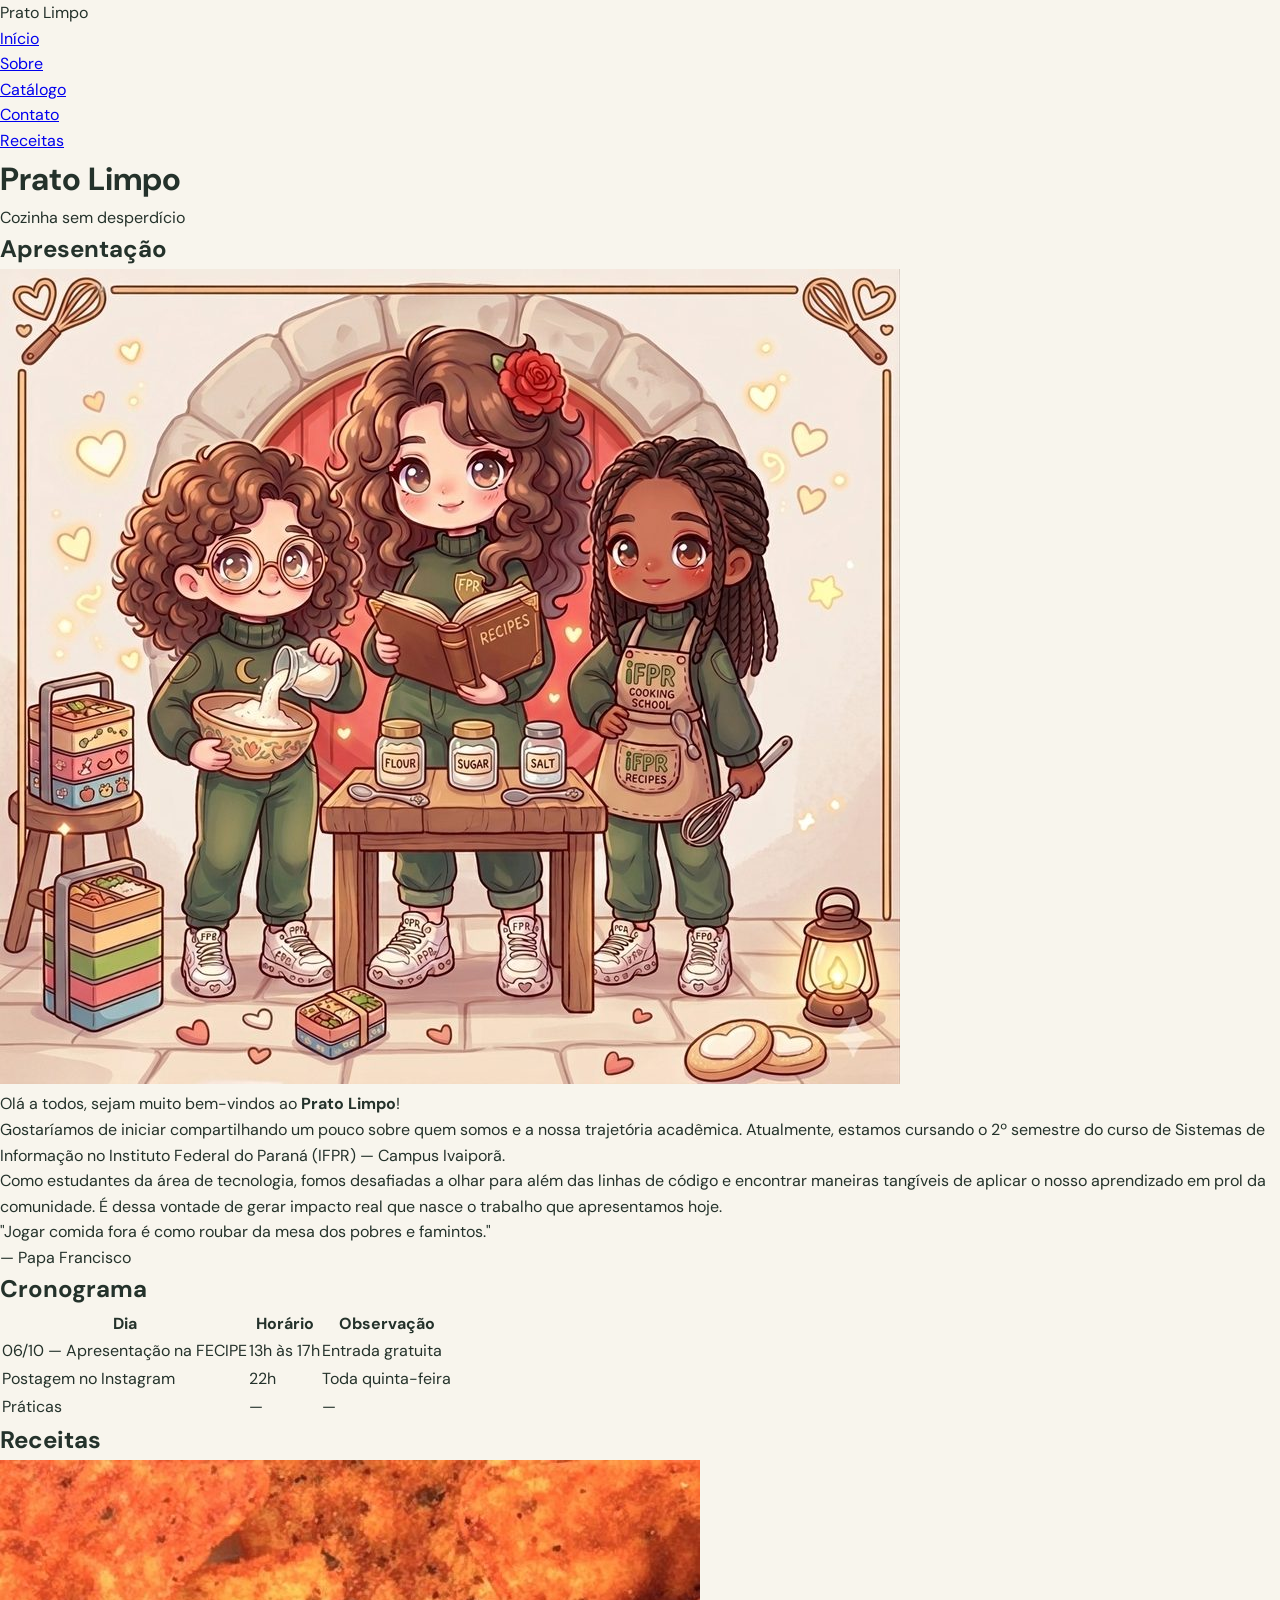
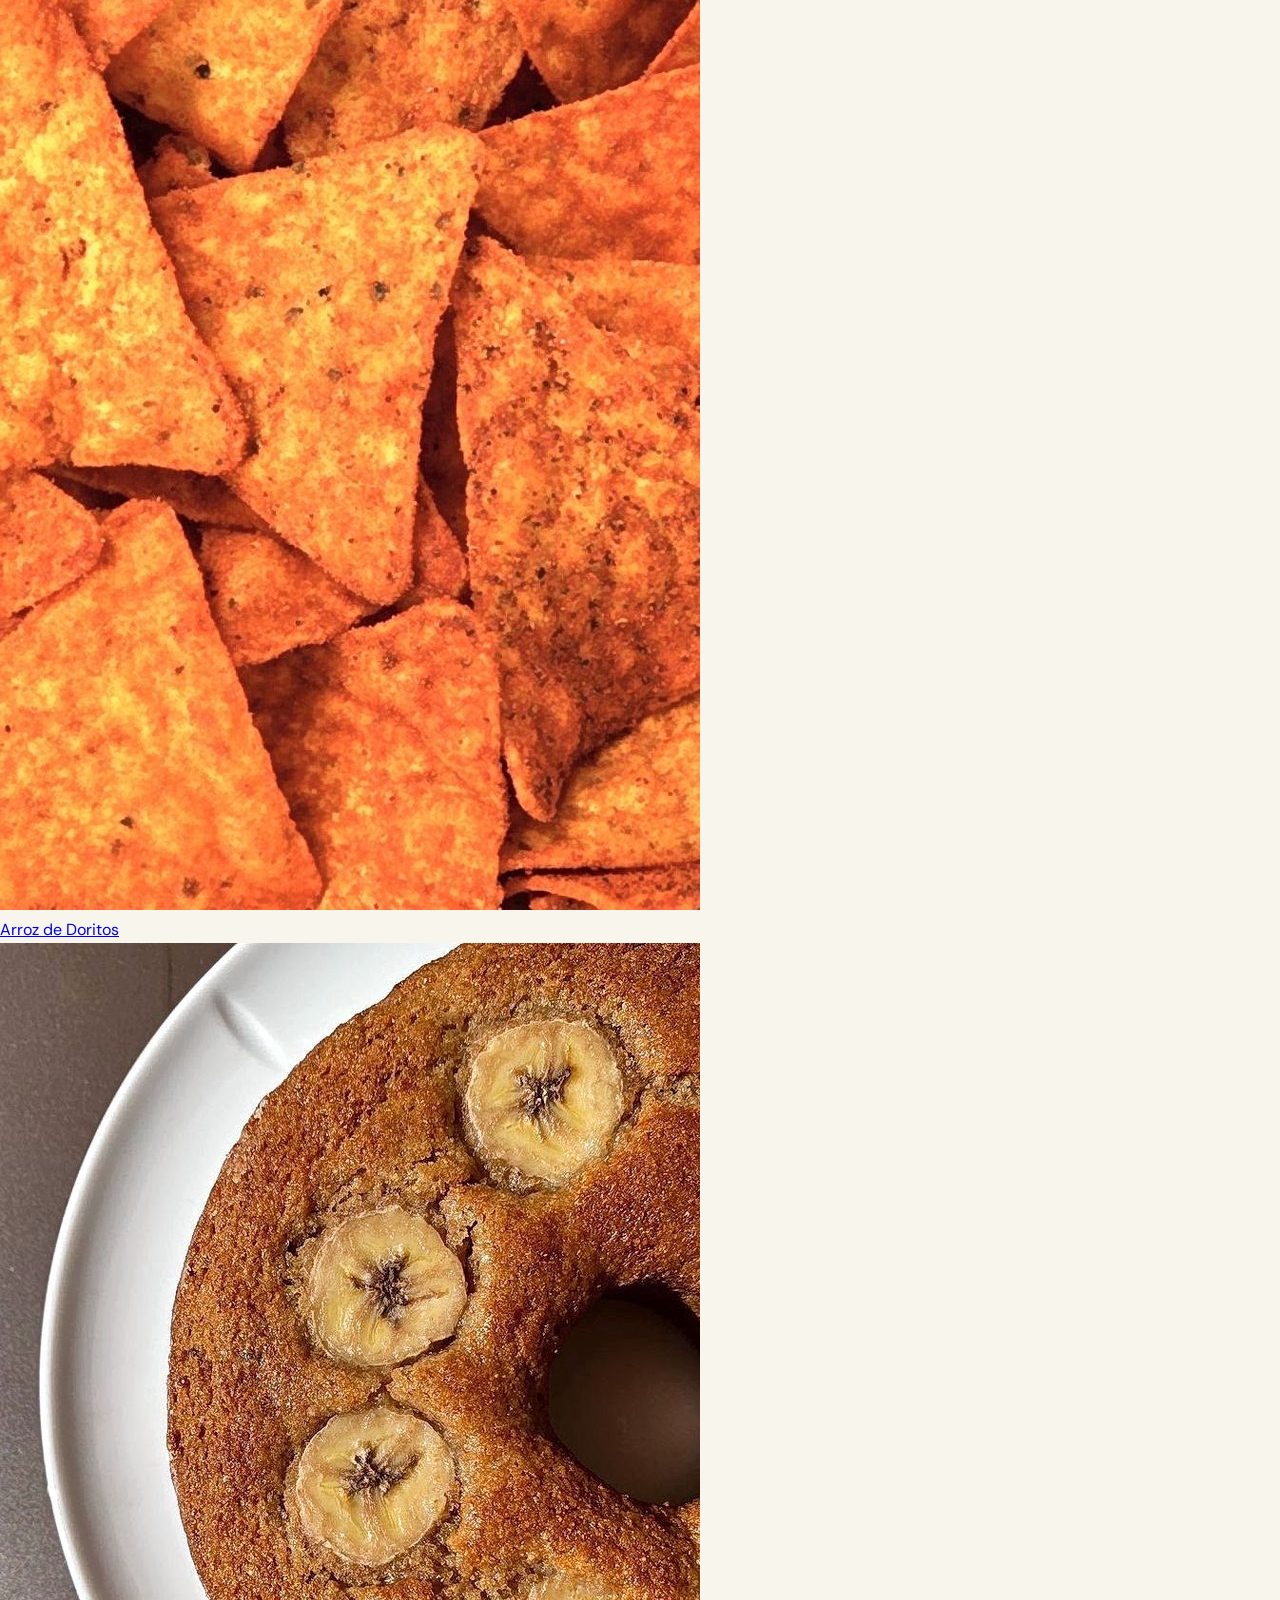
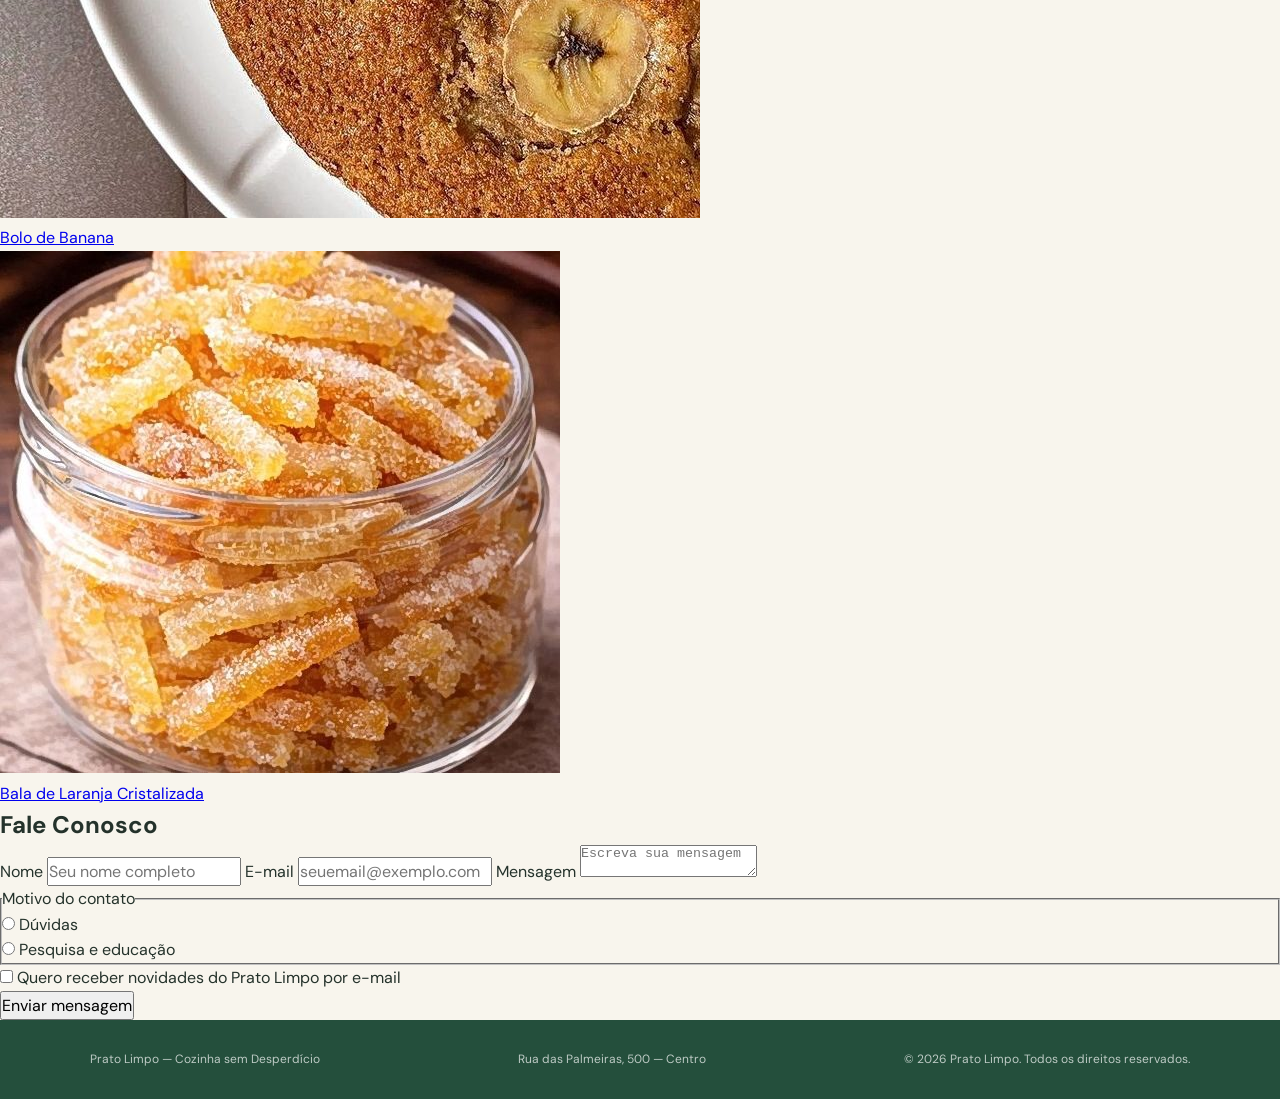
==== commit 1926f96b: "Update index.html" ====
--- a/index.html
+++ b/index.html
@@ -1,102 +1,156 @@
 <!DOCTYPE html>
-<html lang="pt-BR">
+<html lang="pt-br">
 <head>
 <meta charset="UTF-8">
 <meta name="viewport" content="width=device-width, initial-scale=1.0">
-<meta name="description" content="Catálogo digital de receitas para aproveitar melhor os alimentos.">
-<title>Prato Limpo | Catálogo</title>
+<title>Prato Limpo — Cozinha sem desperdício</title>
 <link rel="stylesheet" href="style.css">
 </head>
 <body>
 
-<header class="cabecalho">
-  <div class="marca">
-    <div class="logo">♻</div>
-    <div><strong>PRATO LIMPO</strong><small>cozinha sem desperdício</small></div>
-  </div>
-  <div class="cabecalho-info">♻ Aproveitamento &nbsp; • &nbsp; 🍃 Sustentabilidade</div>
-</header>
+  <header class="topo">
+    <div class="topo-inner">
+      <p class="marca">Prato Limpo</p>
+      <nav>
+        <ul>
+          <li><a href="index.html">Início</a></li>
+          <li><a href="sobre.html">Sobre</a></li>
+          <li><a href="catalogo.html">Catálogo</a></li>
+          <li><a href="#contato">Contato</a></li>
+        </ul>
+      </nav>
+    </div>
+  </header>
 
-<main>
-<section class="hero">
-  <div class="hero-conteudo">
-    <span class="etiqueta">CATÁLOGO DIGITAL</span>
-    <h1>Transforme o que seria<br><strong>desperdício em sabor.</strong></h1>
-    <p>Encontre receitas criativas para aproveitar cascas, talos, sementes e sobras de alimentos.</p>
-    <div class="estatisticas">
-      <div><strong id="totalReceitas">0</strong><span>receitas</span></div>
-      <div><strong id="totalCategorias">0</strong><span>categorias</span></div>
-      <div><strong id="totalFavoritos">0</strong><span>favoritos</span></div>
+  <a href="receitas.html" class="aba-receitas">Receitas</a>
+
+  <main>
+
+    <div class="mosaico">
+      <div class="legenda">
+        <h1>Prato Limpo</h1>
+        <p>Cozinha sem desperdício</p>
+      </div>
     </div>
-  </div>
-  <div class="hero-visual">
-    <div class="circulo">♻</div><div class="folha folha1">🍃</div>
-    <div class="folha folha2">🌿</div><div class="semente">🌱</div>
-  </div>
-</section>
 
-<section class="catalogo">
-  <div class="titulo-secao">
-    <span class="mini-etiqueta">EXPLORE</span>
-    <h2>Receitas que aproveitam tudo</h2>
-    <p>Escolha uma receita e descubra uma nova forma de aproveitar os alimentos.</p>
-  </div>
+    <div class="container">
 
-  <div class="controles">
-    <div class="campo-busca"><span>⌕</span><input id="busca" type="search" placeholder="Buscar por receita, ingrediente..."></div>
-    <div class="filtros" id="filtros">
-      <button class="filtro ativo" data-categoria="todos">Todas</button>
-      <button class="filtro" data-categoria="cascas">Cascas</button>
-      <button class="filtro" data-categoria="talos">Talos e folhas</button>
-      <button class="filtro" data-categoria="sementes">Sementes</button>
-      <button class="filtro" data-categoria="sobras">Sobras</button>
+      <section class="apresentacao clearfix">
+        <h2>Apresentação</h2>
+
+        <img src="meninas.jpg" alt="Ilustração das três criadoras do Prato Limpo cozinhando juntas" class="ilustracao-flutuante">
+
+        <p>Olá a todos, sejam muito bem-vindos ao <strong>Prato Limpo</strong>!</p>
+        <p class="justificado">
+          Gostaríamos de iniciar compartilhando um pouco sobre quem somos e a
+          nossa trajetória acadêmica. Atualmente, estamos cursando o 2º
+          semestre do curso de Sistemas de Informação no Instituto Federal
+          do Paraná (IFPR) — Campus Ivaiporã.
+        </p>
+        <p class="justificado">
+          Como estudantes da área de tecnologia, fomos desafiadas a olhar
+          para além das linhas de código e encontrar maneiras tangíveis de
+          aplicar o nosso aprendizado em prol da comunidade. É dessa vontade
+          de gerar impacto real que nasce o trabalho que apresentamos hoje.
+        </p>
+      </section>
+
+      <blockquote class="citacao">
+        "Jogar comida fora é como roubar da mesa dos pobres e famintos."
+        <footer>— Papa Francisco</footer>
+      </blockquote>
+
+      <section class="secao-oliva">
+        <h2>Cronograma</h2>
+        <table>
+          <thead>
+            <tr>
+              <th>Dia</th>
+              <th>Horário</th>
+              <th>Observação</th>
+            </tr>
+          </thead>
+          <tbody>
+            <tr>
+              <td>06/10 — Apresentação na FECIPE</td>
+              <td>13h às 17h</td>
+              <td>Entrada gratuita</td>
+            </tr>
+            <tr>
+              <td>Postagem no Instagram</td>
+              <td>22h</td>
+              <td>Toda quinta-feira</td>
+            </tr>
+            <tr>
+              <td>Práticas</td>
+              <td>—</td>
+              <td>—</td>
+            </tr>
+          </tbody>
+        </table>
+      </section>
+
+      
+
+      <section>
+        <h2>Receitas</h2>
+        <div class="catalogo-grid">
+          <a href="arroz-doritos.html" class="cartao-receita">
+            <div class="thumb-wrap"><img src="foto-doritos.jpg" alt="Arroz de Doritos"></div>
+            <p class="legenda-cartao">Arroz de Doritos</p>
+          </a>
+          <a href="bolo-banana.html" class="cartao-receita">
+            <div class="thumb-wrap"><img src="foto-bolo-banana.jpg" alt="Bolo de Banana"></div>
+            <p class="legenda-cartao">Bolo de Banana</p>
+          </a>
+          <a href="bala-laranja-cristalizada.html" class="cartao-receita">
+            <div class="thumb-wrap"><img src="foto-laranja-cristalizada.jpg" alt="Bala de Laranja Cristalizada"></div>
+            <p class="legenda-cartao">Bala de Laranja Cristalizada</p>
+          </a>
+        </div>
+      </section>
+      <section id="contato">
+        <h2>Fale Conosco</h2>
+        <form class="contato" action="#" method="post">
+          <label for="nome">Nome</label>
+          <input type="text" id="nome" name="nome" placeholder="Seu nome completo">
+
+          <label for="email">E-mail</label>
+          <input type="email" id="email" name="email" placeholder="seuemail@exemplo.com">
+
+          <label for="mensagem">Mensagem</label>
+          <textarea id="mensagem" name="mensagem" placeholder="Escreva sua mensagem"></textarea>
+
+          <fieldset>
+            <legend>Motivo do contato</legend>
+            <div class="opcao">
+              <input type="radio" id="duvidas" name="motivo" value="duvidas">
+              <label for="duvidas">Dúvidas</label>
+            </div>
+            <div class="opcao">
+              <input type="radio" id="pesquisa" name="motivo" value="pesquisa">
+              <label for="pesquisa">Pesquisa e educação</label>
+            </div>
+          </fieldset>
+
+          <div class="opcao">
+            <input type="checkbox" id="newsletter" name="newsletter">
+            <label for="newsletter">Quero receber novidades do Prato Limpo por e-mail</label>
+          </div>
+
+          <button type="submit">Enviar mensagem</button>
+        </form>
+      </section>
+
     </div>
-    <label class="favoritos-toggle"><input type="checkbox" id="mostrarFavoritos"> <span>♡</span> Somente favoritos</label>
-  </div>
 
-  <div class="resultado-info">
-    <span id="resultadoTexto"></span>
-    <button id="limparFiltros" class="limpar">Limpar filtros</button>
-  </div>
+  </main>
 
-  <div class="grid-receitas" id="gridReceitas"></div>
+  <footer class="rodape">
+    <p>Prato Limpo — Cozinha sem Desperdício</p>
+    <p>Rua das Palmeiras, 500 — Centro</p>
+    <p>&copy; 2026 Prato Limpo. Todos os direitos reservados.</p>
+  </footer>
 
-  <div class="sem-resultados" id="semResultados">
-    <div>🍃</div><h3>Nenhuma receita encontrada</h3>
-    <p>Tente buscar outro termo ou alterar os filtros.</p>
-  </div>
-</section>
-</main>
-
-<footer class="rodape">
-  <div><strong>PRATO LIMPO</strong><p>Mais aproveitamento, menos desperdício.</p></div>
-  <span>♻️ Tecnologia e educação alimentar</span>
-</footer>
-
-<div class="modal-fundo" id="modalFundo" aria-hidden="true">
-  <div class="modal" role="dialog" aria-modal="true">
-    <button class="fechar-modal" id="fecharModal">×</button>
-    <div class="modal-imagem" id="modalImagem"></div>
-    <div class="modal-conteudo">
-      <div class="modal-topo">
-        <div><span class="modal-categoria" id="modalCategoria"></span><h2 id="modalTitulo"></h2></div>
-        <button class="botao-favorito-modal" id="favoritoModal">♡</button>
-      </div>
-      <p class="modal-descricao" id="modalDescricao"></p>
-      <div class="dados-receita">
-        <div><span>⏱</span><strong id="modalTempo"></strong><small>tempo</small></div>
-        <div><span>◉</span><strong id="modalDificuldade"></strong><small>dificuldade</small></div>
-        <div><span>♻</span><strong id="modalAproveitamento"></strong><small>aproveitamento</small></div>
-      </div>
-      <div class="modal-grid">
-        <div><h3>Ingredientes</h3><ul id="modalIngredientes"></ul></div>
-        <div><h3>Modo de preparo</h3><ol id="modalPreparo"></ol></div>
-      </div>
-      <div class="dica-receita"><strong>💡 Aproveitamento</strong><p id="modalDica"></p></div>
-    </div>
-  </div>
-</div>
-
-<script src="script.js"></script>
 </body>
 </html>
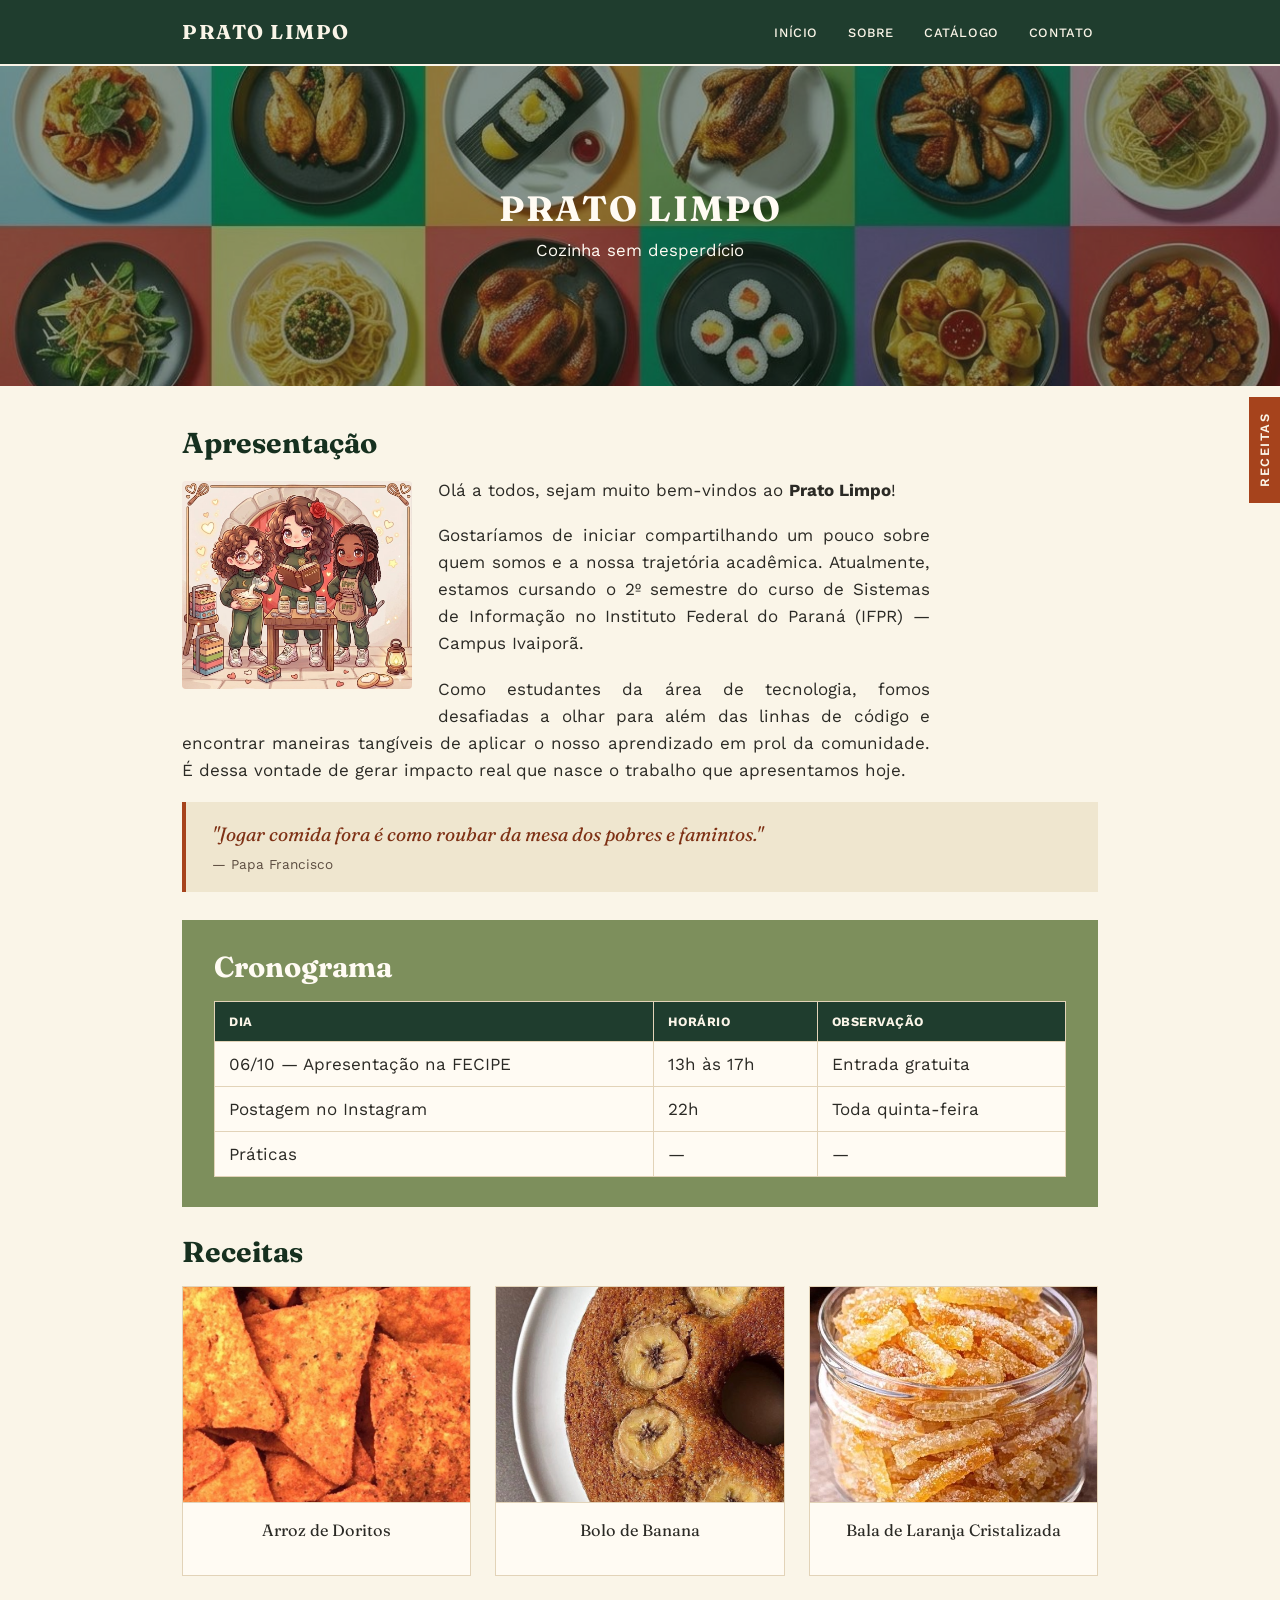
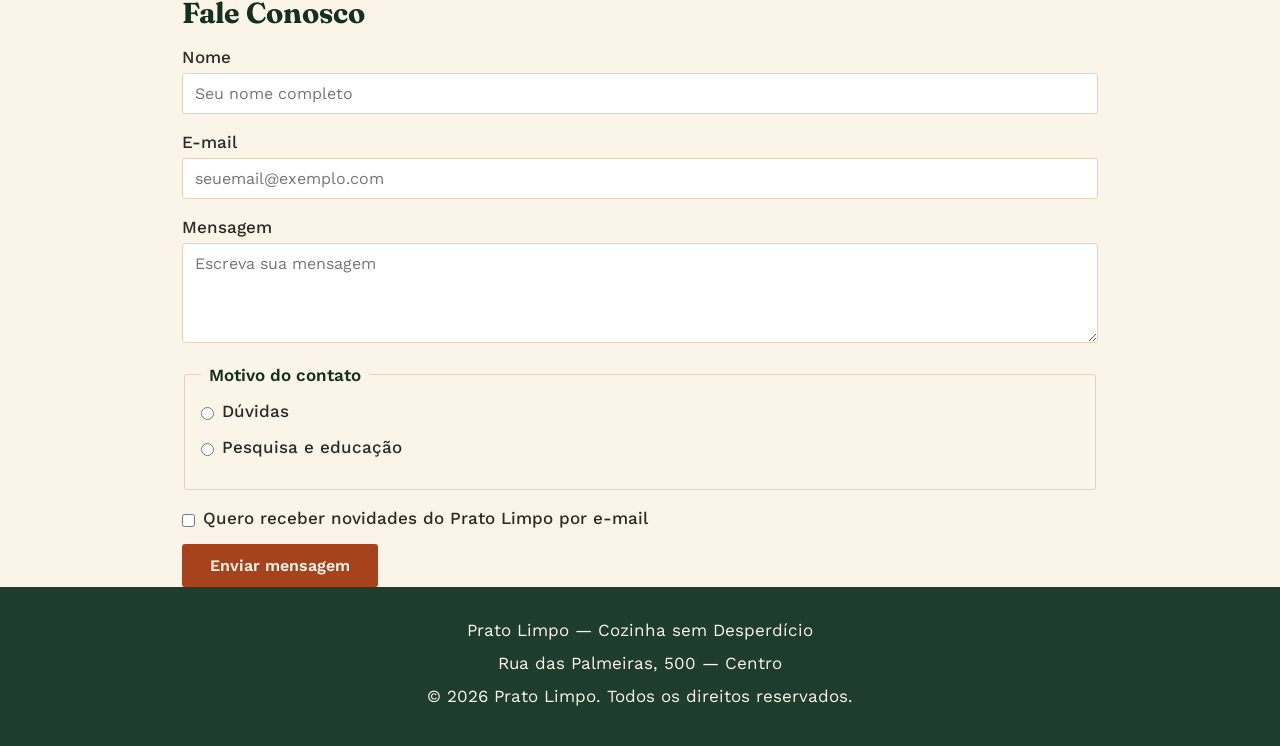
==== commit 2e60f7db: "Update index.html" ====
--- a/index.html
+++ b/index.html
@@ -5,6 +5,7 @@
 <meta name="viewport" content="width=device-width, initial-scale=1.0">
 <title>Prato Limpo — Cozinha sem desperdício</title>
 <link rel="stylesheet" href="style.css">
+  <link rel="stylesheet" href="https://s.pageclip.co/v1/pageclip.css" media="screen">
 </head>
 <body>
 
@@ -111,7 +112,8 @@
       </section>
       <section id="contato">
         <h2>Fale Conosco</h2>
-        <form class="contato" action="#" method="post">
+        
+        <form action="https://send.pageclip.co/8swV4Fh8m7Ce2k14s8jnU1usIWCYZVzZ" class="pageclip-form" method="post">
           <label for="nome">Nome</label>
           <input type="text" id="nome" name="nome" placeholder="Seu nome completo">
 
@@ -138,8 +140,9 @@
             <label for="newsletter">Quero receber novidades do Prato Limpo por e-mail</label>
           </div>
 
-          <button type="submit">Enviar mensagem</button>
+          <button type="submit" class="pageclip-form__submit">Enviar mensagem</button>
         </form>
+        
       </section>
 
     </div>
@@ -151,6 +154,6 @@
     <p>Rua das Palmeiras, 500 — Centro</p>
     <p>&copy; 2026 Prato Limpo. Todos os direitos reservados.</p>
   </footer>
-
+<script src="https://s.pageclip.co/v1/pageclip.js" charset="utf-8"></script>
 </body>
 </html>
--- a/style.css
+++ b/style.css
@@ -1,1044 +1,528 @@
-
-@import url('https://fonts.googleapis.com/css2?family=DM+Sans:wght@400;500;600;700&family=Playfair+Display:wght@600;700&display=swap');
-
-/* =========================
-   VARIÁVEIS
-========================= */
-
+@import url('https://fonts.googleapis.com/css2?family=Fraunces:ital,opsz,wght@0,9..144,500;0,9..144,700;1,9..144,500&display=swap');
+@import url('https://fonts.googleapis.com/css2?family=Work+Sans:wght@400;500;600&display=swap');
+
+/* =========================================================
+   TOKENS
+   ========================================================= */
 :root {
-    --verde: #244f3c;
-    --verde2: #36745a;
-    --claro: #e7f0e9;
-    --creme: #f8f5ed;
-    --branco: #fff;
-    --laranja: #d87943;
-    --texto: #24322b;
-    --cinza: #6d7771;
-    --borda: #e3e5df;
-    --sombra: 0 18px 45px rgba(36, 79, 60, .10);
-}
-
-
-/* =========================
-   RESET / BASE
-========================= */
-
-* {
-    box-sizing: border-box;
-    margin: 0;
-    padding: 0;
-}
+  --verde-escuro: #1f3d2e;
+  --verde-escuro-2: #16301f;
+  --oliva: #7d8f5c;
+  --terracota: #a6431c;
+  --terracota-escura: #7e3115;
+  --mostarda: #d9a441;
+  --creme: #faf5e8;
+  --prato: #fffbf3;
+  --carvao: #2b2a25;
+  --carvao-suave: #5c4d40;
+  --linha: #e2d3b8;
+
+  --fonte-titulo: 'Fraunces', serif;
+  --fonte-texto: 'Work Sans', sans-serif;
+}
+
+* { box-sizing: border-box; }
 
 body {
-    font-family: "DM Sans", sans-serif;
-    color: var(--texto);
-    background: var(--creme);
-    line-height: 1.6;
-}
-
-button,
-input {
-    font: inherit;
-}
-
-button {
-    cursor: pointer;
-}
-
-
-/* =========================
+  margin: 0;
+  background-color: var(--creme);
+  color: var(--carvao);
+  font-family: var(--fonte-texto);
+  font-size: 17px;
+}
+
+.container {
+  max-width: 980px;
+  margin: 0 auto;
+  padding: 0 32px;
+}
+
+h1, h2, h3 {
+  font-family: var(--fonte-titulo);
+  color: var(--verde-escuro-2);
+  margin: 0 0 16px 0;
+  line-height: 1.2;
+}
+
+h1 { font-size: 2.4rem; }
+h2 { font-size: 1.8rem; }
+h3 { font-size: 1.25rem; }
+
+p {
+  line-height: 1.6;
+  margin: 0 0 18px 0;
+  max-width: 68ch;
+}
+
+p.justificado { text-align: justify; }
+
+a { color: var(--terracota); }
+
+ul { margin: 0; padding: 0; }
+li { line-height: 1.6; }
+
+/* =========================================================
    CABEÇALHO
-========================= */
-
-.cabecalho {
-    min-height: 78px;
-    padding: 0 7%;
-    display: flex;
-    align-items: center;
-    justify-content: space-between;
-
-    background: rgba(248, 245, 237, .96);
-    border-bottom: 1px solid var(--borda);
-
-    position: sticky;
-    top: 0;
-    z-index: 50;
-
-    backdrop-filter: blur(12px);
+   ========================================================= */
+header.topo {
+  position: fixed;
+  top: 0; left: 0; right: 0;
+  z-index: 100;
+  background-color: var(--verde-escuro);
+}
+
+.topo-inner {
+  max-width: 980px;
+  margin: 0 auto;
+  display: flex;
+  align-items: center;
+  justify-content: space-between;
+  padding: 16px 32px;
 }
 
 .marca {
-    display: flex;
-    align-items: center;
-    gap: 12px;
-}
-
-.logo {
-    width: 43px;
-    height: 43px;
-
-    display: grid;
-    place-items: center;
-
-    border-radius: 13px;
-
-    background: var(--verde);
-    color: #fff;
-
-    font-size: 23px;
-}
-
-.marca strong {
-    display: block;
-    color: var(--verde);
-
-    letter-spacing: 1.5px;
-    font-size: 15px;
-}
-
-.marca small {
-    display: block;
-    color: var(--cinza);
-    font-size: 11px;
-}
-
-.cabecalho-info {
-    color: var(--verde2);
-    font-size: 13px;
-    font-weight: 600;
-}
-
-
-/* =========================
-   HERO
-========================= */
-
-.hero {
-    min-height: 440px;
-    padding: 70px 10%;
-
-    display: flex;
-    align-items: center;
-    justify-content: space-between;
-    gap: 50px;
-
-    background:
-        radial-gradient(
-            circle at 80% 25%,
-            rgba(54, 116, 90, .18),
-            transparent 28%
-        ),
-        linear-gradient(
-            135deg,
-            #eef3eb 0%,
-            #f8f5ed 68%
-        );
-
-    overflow: hidden;
-}
-
-.hero-conteudo {
-    max-width: 700px;
-}
-
-.etiqueta,
-.mini-etiqueta {
-    color: var(--laranja);
-
-    font-size: 12px;
-    font-weight: 800;
-    letter-spacing: 2px;
-}
-
-.hero h1 {
-    margin: 12px 0 18px;
-
-    font-family: "Playfair Display", serif;
-    color: var(--verde);
-
-    font-size: clamp(38px, 5vw, 66px);
-    line-height: 1.08;
-}
-
-.hero h1 strong {
-    color: var(--laranja);
-}
-
-.hero p {
-    max-width: 610px;
-
-    color: var(--cinza);
-    font-size: 17px;
-}
-
-
-/* =========================
-   ESTATÍSTICAS
-========================= */
-
-.estatisticas {
-    display: flex;
-    gap: 35px;
-    margin-top: 32px;
-}
-
-.estatisticas div {
-    display: flex;
-    flex-direction: column;
-}
-
-.estatisticas strong {
-    color: var(--verde);
-    font-size: 25px;
-}
-
-.estatisticas span {
-    color: var(--cinza);
-
-    font-size: 12px;
-    text-transform: uppercase;
-    letter-spacing: .8px;
-}
-
-
-/* =========================
-   VISUAL DO HERO
-========================= */
-
-.hero-visual {
-    width: 310px;
-    height: 310px;
-
-    position: relative;
-    flex-shrink: 0;
-}
-
-.circulo {
-    width: 245px;
-    height: 245px;
-
-    position: absolute;
-    inset: 30px;
-
-    display: grid;
-    place-items: center;
-
-    border: 2px dashed rgba(36, 79, 60, .3);
-    border-radius: 50%;
-
-    color: var(--verde);
-    background: rgba(255, 255, 255, .55);
-
-    font-size: 92px;
-}
-
-.folha,
-.semente {
-    width: 62px;
-    height: 62px;
-
-    position: absolute;
-
-    display: grid;
-    place-items: center;
-
-    border-radius: 50%;
-
-    background: #fff;
-    box-shadow: var(--sombra);
-
-    font-size: 28px;
-}
-
-.folha1 {
-    top: 5px;
-    right: 25px;
-}
-
-.folha2 {
-    bottom: 10px;
-    left: 0;
-}
-
-.semente {
-    right: 0;
-    bottom: 55px;
-}
-
-
-/* =========================
-   CATÁLOGO
-========================= */
-
-.catalogo {
-    max-width: 1300px;
-    margin: auto;
-    padding: 70px 5% 90px;
-}
-
-.titulo-secao {
-    margin-bottom: 30px;
-}
-
-.titulo-secao h2 {
-    margin-top: 5px;
-
-    color: var(--verde);
-
-    font-family: "Playfair Display", serif;
-    font-size: clamp(28px, 4vw, 43px);
-}
-
-.titulo-secao p {
-    margin-top: 5px;
-    color: var(--cinza);
-}
-
-
-/* =========================
-   CONTROLES
-========================= */
-
-.controles {
-    display: flex;
-    align-items: center;
-    flex-wrap: wrap;
-
-    gap: 13px;
-    margin-bottom: 17px;
-}
-
-.campo-busca {
-    min-width: 280px;
-    max-width: 430px;
-    flex: 1;
-
-    height: 49px;
-
-    display: flex;
-    align-items: center;
-    gap: 9px;
-
-    padding: 0 15px;
-
-    background: #fff;
-    border: 1px solid var(--borda);
-    border-radius: 13px;
-}
-
-.campo-busca span {
-    color: var(--cinza);
-    font-size: 24px;
-}
-
-.campo-busca input {
-    width: 100%;
-
-    border: 0;
-    outline: 0;
-
-    color: var(--texto);
-    background: transparent;
-}
-
-
-/* =========================
-   FILTROS
-========================= */
-
-.filtros {
-    display: flex;
-    gap: 7px;
-    flex-wrap: wrap;
-}
-
-.filtro {
-    padding: 10px 14px;
-
-    border: 1px solid var(--borda);
-    border-radius: 10px;
-
-    color: var(--cinza);
-    background: #fff;
-
-    font-size: 12px;
-    font-weight: 700;
-}
-
-.filtro:hover,
-.filtro.ativo {
-    background: var(--verde);
-    border-color: var(--verde);
-    color: #fff;
-}
-
-
-/* =========================
-   FAVORITOS
-========================= */
-
-.favoritos-toggle {
-    margin-left: auto;
-
-    display: flex;
-    align-items: center;
-    gap: 6px;
-
-    color: var(--cinza);
-
-    font-size: 13px;
-    font-weight: 600;
-
-    white-space: nowrap;
-}
-
-.favoritos-toggle input {
-    accent-color: var(--verde);
-}
-
-.favoritos-toggle span {
-    color: var(--laranja);
-    font-size: 20px;
-}
-
-
-/* =========================
-   RESULTADOS
-========================= */
-
-.resultado-info {
-    min-height: 35px;
-    margin-bottom: 20px;
-
-    display: flex;
-    align-items: center;
-    justify-content: space-between;
-
-    color: var(--cinza);
-    font-size: 13px;
-}
-
-.limpar {
-    border: 0;
-    background: transparent;
-
-    color: var(--laranja);
-    font-weight: 700;
-
-    display: none;
-}
-
-
-/* =========================
-   GRID DE RECEITAS
-========================= */
-
-.grid-receitas {
-    display: grid;
-    grid-template-columns: repeat(4, 1fr);
-    gap: 22px;
-}
-
-
-/* =========================
-   CARD
-========================= */
-
-.card {
-    position: relative;
-    overflow: hidden;
-
-    background: #fff;
-    border: 1px solid var(--borda);
-    border-radius: 19px;
-
-    box-shadow: 0 7px 25px rgba(36, 79, 60, .06);
-
-    transition:
-        transform .2s ease,
-        box-shadow .2s ease;
-}
-
-.card:hover {
-    transform: translateY(-5px);
-    box-shadow: var(--sombra);
-}
-
-
-/* =========================
-   IMAGEM DO CARD
-========================= */
-
-.card-imagem {
-    height: 205px;
-
-    display: grid;
-    place-items: center;
-
-    position: relative;
-    overflow: hidden;
-
-    background: linear-gradient(
-        135deg,
-        var(--claro),
-        #f5eee2
-    );
-}
-
-.card-imagem img {
-    width: 100%;
-    height: 100%;
-    object-fit: cover;
-}
-
-.imagem-fallback {
-    font-size: 62px;
-}
-
-
-/* =========================
-   FAVORITO DO CARD
-========================= */
-
-.card-favorito {
-    width: 37px;
-    height: 37px;
-
-    position: absolute;
-    right: 12px;
-    top: 12px;
-
-    border: 0;
-    border-radius: 50%;
-
-    background: rgba(255, 255, 255, .94);
-    color: var(--laranja);
-
-    font-size: 21px;
-
-    box-shadow: 0 4px 15px rgba(0, 0, 0, .08);
-
-    z-index: 2;
-}
-
-.card-favorito.ativo {
-    background: var(--laranja);
-    color: #fff;
-}
-
-
-/* =========================
-   CONTEÚDO DO CARD
-========================= */
-
-.card-conteudo {
-    padding: 18px;
-}
-
-.card-categoria {
-    color: var(--laranja);
-
-    font-size: 10px;
-    font-weight: 800;
-
-    text-transform: uppercase;
-    letter-spacing: 1.2px;
-}
-
-.card h3 {
-    margin: 6px 0 8px;
-
-    color: var(--verde);
-
-    font-family: "Playfair Display", serif;
-    font-size: 21px;
-    line-height: 1.2;
-}
-
-.card p {
-    min-height: 49px;
-
-    color: var(--cinza);
-
-    font-size: 12px;
-    line-height: 1.45;
-}
-
-
-/* =========================
-   RODAPÉ DO CARD
-========================= */
-
-.card-rodape {
-    margin-top: 15px;
-    padding-top: 13px;
-
-    display: flex;
-    align-items: center;
-    justify-content: space-between;
-    gap: 10px;
-
-    border-top: 1px solid var(--borda);
-}
-
-.card-dados {
-    display: flex;
-    flex-direction: column;
-    gap: 2px;
-
-    color: var(--cinza);
-    font-size: 10px;
-}
-
-.ver-receita {
-    padding: 8px 11px;
-
-    border: 0;
-    border-radius: 9px;
-
-    background: var(--verde);
-    color: #fff;
-
-    font-size: 11px;
-    font-weight: 700;
-}
-
-.ver-receita:hover {
-    background: var(--verde2);
-}
-
-
-/* =========================
-   SEM RESULTADOS
-========================= */
-
-.sem-resultados {
-    display: none;
-
-    padding: 70px 20px;
-
-    text-align: center;
-}
-
-.sem-resultados div {
-    font-size: 45px;
-}
-
-.sem-resultados h3 {
-    margin-top: 10px;
-    color: var(--verde);
-}
-
-.sem-resultados p {
-    color: var(--cinza);
-}
-
-
-/* =========================
+  font-family: var(--fonte-titulo);
+  color: var(--creme);
+  font-size: 1.25rem;
+  font-weight: 700;
+  text-transform: uppercase;
+  letter-spacing: 1.5px;
+  margin: 0;
+}
+
+.topo nav ul {
+  list-style: none;
+  display: flex;
+  gap: 22px;
+}
+
+.topo nav a {
+  color: var(--creme);
+  text-decoration: none;
+  text-transform: uppercase;
+  font-size: 0.8rem;
+  letter-spacing: 0.6px;
+  font-weight: 500;
+  padding: 6px 4px;
+}
+
+.topo nav a:hover { color: var(--mostarda); }
+
+main { padding-top: 66px; }
+
+/* aba fixa lateral */
+.aba-receitas {
+  position: fixed;
+  top: 50%;
+  right: 0;
+  transform: translateY(-50%) rotate(180deg);
+  writing-mode: vertical-rl;
+  background-color: var(--terracota);
+  color: var(--creme);
+  text-decoration: none;
+  padding: 16px 8px;
+  font-size: 0.8rem;
+  font-weight: 600;
+  letter-spacing: 1.5px;
+  text-transform: uppercase;
+  z-index: 90;
+}
+
+.aba-receitas:hover { background-color: var(--terracota-escura); }
+
+/* =========================================================
+   BANNER MOSAICO
+   ========================================================= */
+.mosaico {
+  position: relative;
+  height: 260px;
+  background-image: url('comidas.jpg');
+  background-size: cover;
+  background-position: center;
+  background-color: var(--verde-escuro-2);
+  overflow: hidden;
+}
+
+@media (min-width: 700px) {
+  .mosaico { height: 320px; }
+}
+
+.mosaico .legenda {
+  position: absolute;
+  inset: 0;
+  display: flex;
+  flex-direction: column;
+  align-items: center;
+  justify-content: center;
+  background: rgba(22, 48, 31, 0.45);
+  text-align: center;
+  padding: 12px;
+}
+
+.mosaico .legenda h1 {
+  color: var(--prato);
+  margin-bottom: 6px;
+  text-transform: uppercase;
+  letter-spacing: 2px;
+  font-size: 2.2rem;
+}
+
+.mosaico .legenda p {
+  color: var(--prato);
+  margin: 0;
+  font-size: 1.05rem;
+}
+
+/* =========================================================
+   ILUSTRAÇÃO / APRESENTAÇÃO
+   ========================================================= */
+.apresentacao { padding-top: 40px; }
+
+.ilustracao-flutuante {
+  float: left;
+  width: 230px;
+  margin: 4px 26px 16px 0;
+  border-radius: 4px;
+  display: block;
+}
+
+.foto-flutuante-direita {
+  float: right;
+  width: 260px;
+  margin: 4px 0 16px 26px;
+  border-radius: 4px;
+  display: block;
+}
+
+.clearfix::after { content: ""; display: table; clear: both; }
+
+/* =========================================================
+   CITAÇÃO
+   ========================================================= */
+blockquote.citacao {
+  font-style: italic;
+  color: var(--terracota-escura);
+  font-family: var(--fonte-titulo);
+  font-size: 1.2rem;
+  background-color: #efe6cf;
+  border-left: 4px solid var(--terracota);
+  padding: 20px 26px;
+  margin: 0 0 28px 0;
+}
+
+blockquote.citacao footer {
+  display: block;
+  margin-top: 10px;
+  font-size: 0.85rem;
+  color: var(--carvao-suave);
+  font-style: normal;
+  font-family: var(--fonte-texto);
+}
+
+.quote-oliva {
+  background-color: var(--oliva);
+  color: var(--prato);
+  padding: 26px 30px;
+  font-family: var(--fonte-titulo);
+  font-style: italic;
+  font-size: 1.2rem;
+  text-align: center;
+  font-weight: 600;
+  margin-bottom: 20px;
+}
+
+/* =========================================================
+   TABELA / CRONOGRAMA
+   ========================================================= */
+.secao-oliva {
+  background-color: var(--oliva);
+  padding: 30px 32px;
+  margin-bottom: 28px;
+}
+
+.secao-oliva h2 { color: var(--prato); }
+
+table {
+  width: 100%;
+  border-collapse: collapse;
+  background-color: var(--prato);
+}
+
+th, td {
+  border: 1px solid var(--linha);
+  padding: 12px 14px;
+  text-align: left;
+}
+
+th {
+  background-color: var(--verde-escuro);
+  color: var(--creme);
+  text-transform: uppercase;
+  font-size: 0.8rem;
+  letter-spacing: 0.5px;
+}
+
+/* =========================================================
+   FORMULÁRIO
+   ========================================================= */
+form.contato {
+  border: 2px dashed var(--oliva);
+  padding: 28px;
+  margin-bottom: 28px;
+}
+
+form label { display: block; margin-bottom: 6px; font-weight: 500; }
+
+input[type="text"], input[type="email"], textarea {
+  width: 100%;
+  padding: 10px 12px;
+  margin-bottom: 18px;
+  border: 1px solid var(--linha);
+  border-radius: 3px;
+  font-family: var(--fonte-texto);
+  font-size: 1rem;
+}
+
+textarea { resize: vertical; min-height: 100px; }
+
+fieldset {
+  border: 1px solid var(--linha);
+  padding: 16px;
+  margin-bottom: 18px;
+  border-radius: 3px;
+}
+
+fieldset legend { padding: 0 8px; font-weight: 600; color: var(--verde-escuro-2); }
+
+.opcao { display: flex; align-items: center; gap: 8px; margin-bottom: 10px; }
+.opcao input { margin: 0; }
+
+button[type="submit"] {
+  background-color: var(--terracota);
+  color: var(--creme);
+  border: none;
+  padding: 12px 28px;
+  font-size: 1rem;
+  font-family: var(--fonte-texto);
+  font-weight: 600;
+  border-radius: 3px;
+  cursor: pointer;
+}
+
+button[type="submit"]:hover { background-color: var(--terracota-escura); }
+
+/* =========================================================
+   CATÁLOGO / GRADE DE RECEITAS
+   ========================================================= */
+.catalogo-grid {
+  display: grid;
+  grid-template-columns: repeat(3, 1fr);
+  gap: 24px;
+  margin-bottom: 20px;
+}
+
+.cartao-receita {
+  display: block;
+  text-decoration: none;
+  color: var(--carvao);
+  background-color: var(--prato);
+  border: 1px solid var(--linha);
+  overflow: hidden;
+}
+
+.thumb-wrap {
+  position: relative;
+  padding-top: 75%;
+  overflow: hidden;
+  background-color: var(--linha);
+}
+
+.thumb-wrap img {
+  position: absolute;
+  inset: 0;
+  width: 100%;
+  height: 100%;
+  object-fit: cover;
+}
+
+.cartao-receita .legenda-cartao {
+  padding: 14px 16px;
+  font-family: var(--fonte-titulo);
+  font-size: 1.02rem;
+  text-align: center;
+  border-top: 1px solid var(--linha);
+}
+
+.cartao-receita:hover .legenda-cartao {
+  color: var(--terracota);
+}
+
+/* =========================================================
+   SOBRE — LAYOUT COM BARRA LATERAL
+   ========================================================= */
+.sobre-layout {
+  display: flex;
+  gap: 36px;
+  align-items: flex-start;
+  margin-bottom: 28px;
+}
+
+.sobre-principal { flex: 3; }
+
+.sobre-lateral {
+  flex: 1.4;
+  background-color: var(--oliva);
+  color: var(--prato);
+  padding: 24px;
+}
+
+.sobre-lateral h3 { color: var(--prato); font-size: 1.15rem; }
+
+.sobre-lateral ul { list-style: none; }
+
+.sobre-lateral li { margin-bottom: 18px; font-size: 0.92rem; }
+
+.sobre-lateral li strong { display: block; margin-bottom: 4px; font-family: var(--fonte-titulo); }
+
+@media (max-width: 720px) {
+  .sobre-layout { flex-direction: column; }
+}
+
+/* =========================================================
+   PÁGINA DE RECEITA
+   ========================================================= */
+.receita-banner {
+  position: relative;
+  background-color: var(--terracota);
+  background-size: cover;
+  background-position: center;
+  color: var(--prato);
+  text-align: center;
+  padding: 70px 32px;
+  margin-bottom: 40px;
+  isolation: isolate;
+}
+
+.receita-banner::before {
+  content: "";
+  position: absolute;
+  inset: 0;
+  background: rgba(126, 49, 21, 0.68);
+  z-index: -1;
+}
+
+.receita-banner h1 {
+  color: var(--prato);
+  font-style: italic;
+  font-weight: 500;
+  font-size: 2.4rem;
+  margin: 0 auto;
+  max-width: 20ch;
+  text-shadow: 0 2px 10px rgba(0,0,0,0.25);
+}
+
+.receita-corpo {
+  display: grid;
+  grid-template-columns: 1fr 1.6fr;
+  gap: 40px;
+  padding-bottom: 60px;
+}
+
+.receita-corpo h2 {
+  font-family: var(--fonte-texto);
+  font-size: 0.95rem;
+  text-transform: uppercase;
+  letter-spacing: 1px;
+  color: var(--terracota);
+  border-bottom: 2px solid var(--terracota);
+  padding-bottom: 8px;
+  margin-bottom: 16px;
+}
+
+.lista-ingredientes {
+  background-color: var(--prato);
+  border: 1px solid var(--linha);
+  padding: 18px 20px;
+  margin-bottom: 20px;
+}
+
+.lista-ingredientes ul { list-style: none; }
+
+.lista-ingredientes li {
+  padding: 8px 0;
+  border-bottom: 1px dashed var(--linha);
+  font-style: italic;
+  color: var(--carvao-suave);
+}
+
+.lista-ingredientes li:last-child { border-bottom: none; }
+
+.lista-ingredientes h4 {
+  font-family: var(--fonte-texto);
+  font-style: normal;
+  font-size: 0.85rem;
+  text-transform: uppercase;
+  color: var(--verde-escuro-2);
+  margin: 14px 0 6px 0;
+}
+
+.caixa-info {
+  background-color: #efe6cf;
+  border: 1px dashed var(--oliva);
+  padding: 16px 18px;
+  font-style: italic;
+  color: var(--carvao-suave);
+  font-size: 0.92rem;
+}
+
+.caixa-info strong { display: block; font-style: normal; margin-bottom: 6px; color: var(--verde-escuro-2); }
+
+.passo {
+  background-color: var(--prato);
+  border: 1px solid var(--linha);
+  border-left: 4px solid var(--terracota);
+  padding: 14px 18px;
+  margin-bottom: 14px;
+}
+
+.passo h3 {
+  font-family: var(--fonte-texto);
+  font-size: 1rem;
+  font-weight: 600;
+  color: var(--terracota);
+  margin: 0 0 6px 0;
+}
+
+.passo p { margin: 0; max-width: none; }
+
+@media (max-width: 720px) {
+  .receita-corpo { grid-template-columns: 1fr; }
+}
+
+/* =========================================================
    RODAPÉ
-========================= */
-
-.rodape {
-    padding: 30px 7%;
-
-    display: flex;
-    justify-content: space-between;
-    gap: 20px;
-
-    background: var(--verde);
-    color: #fff;
-}
-
-.rodape strong {
-    letter-spacing: 1px;
-}
-
-.rodape p,
-.rodape span {
-    color: rgba(255, 255, 255, .7);
-    font-size: 12px;
-}
-
-
-/* =========================
-   MODAL
-========================= */
-
-.modal-fundo {
-    display: none;
-
-    position: fixed;
-    inset: 0;
-
-    z-index: 100;
-
-    padding: 25px;
-
-    background: rgba(16, 32, 25, .68);
-
-    overflow-y: auto;
-}
-
-.modal-fundo.aberto {
-    display: flex;
-    justify-content: center;
-    align-items: flex-start;
-}
-
-.modal {
-    width: min(950px, 100%);
-    margin: 20px auto;
-
-    position: relative;
-    overflow: hidden;
-
-    background: var(--creme);
-
-    border-radius: 23px;
-
-    box-shadow: 0 30px 80px rgba(0, 0, 0, .25);
-}
-
-
-/* =========================
-   FECHAR MODAL
-========================= */
-
-.fechar-modal {
-    width: 40px;
-    height: 40px;
-
-    position: absolute;
-    right: 18px;
-    top: 18px;
-
-    z-index: 5;
-
-    border: 0;
-    border-radius: 50%;
-
-    background: rgba(255, 255, 255, .94);
-    color: var(--verde);
-
-    font-size: 27px;
-}
-
-
-/* =========================
-   IMAGEM DO MODAL
-========================= */
-
-.modal-imagem {
-    height: 270px;
-
-    display: grid;
-    place-items: center;
-
-    overflow: hidden;
-
-    background: linear-gradient(
-        135deg,
-        var(--claro),
-        #f3e8d8
-    );
-
-    font-size: 90px;
-}
-
-.modal-imagem img {
-    width: 100%;
-    height: 100%;
-    object-fit: cover;
-}
-
-
-/* =========================
-   CONTEÚDO DO MODAL
-========================= */
-
-.modal-conteudo {
-    padding: 30px 35px 35px;
-}
-
-.modal-topo {
-    display: flex;
-    justify-content: space-between;
-    gap: 20px;
-}
-
-.modal-categoria {
-    color: var(--laranja);
-
-    font-size: 11px;
-    font-weight: 800;
-
-    text-transform: uppercase;
-    letter-spacing: 1.4px;
-}
-
-.modal h2 {
-    margin-top: 5px;
-
-    color: var(--verde);
-
-    font-family: "Playfair Display", serif;
-    font-size: 38px;
-    line-height: 1.15;
-}
-
-.botao-favorito-modal {
-    width: 46px;
-    height: 46px;
-
-    flex-shrink: 0;
-
-    border: 1px solid var(--borda);
-    border-radius: 50%;
-
-    background: #fff;
-    color: var(--laranja);
-
-    font-size: 24px;
-}
-
-.botao-favorito-modal.ativo {
-    background: var(--laranja);
-    color: #fff;
-}
-
-.modal-descricao {
-    margin: 13px 0 20px;
-    color: var(--cinza);
-}
-
-
-/* =========================
-   DADOS DA RECEITA
-========================= */
-
-.dados-receita {
-    display: flex;
-    gap: 12px;
-
-    margin-bottom: 28px;
-}
-
-.dados-receita div {
-    min-width: 120px;
-
-    padding: 12px;
-
-    display: grid;
-    grid-template-columns: 24px 1fr;
-    column-gap: 5px;
-
-    background: #fff;
-    border: 1px solid var(--borda);
-    border-radius: 12px;
-}
-
-.dados-receita span {
-    grid-row: span 2;
-    color: var(--laranja);
-}
-
-.dados-receita strong {
-    color: var(--verde);
-    font-size: 12px;
-}
-
-.dados-receita small {
-    color: var(--cinza);
-    font-size: 9px;
-}
-
-
-/* =========================
-   INGREDIENTES / PREPARO
-========================= */
-
-.modal-grid {
-    display: grid;
-    grid-template-columns: .8fr 1.2fr;
-    gap: 35px;
-}
-
-.modal-grid h3 {
-    margin-bottom: 13px;
-    color: var(--verde);
-    font-size: 18px;
-}
-
-.modal-grid ul,
-.modal-grid ol {
-    padding-left: 20px;
-}
-
-.modal-grid li {
-    margin-bottom: 9px;
-
-    color: var(--cinza);
-
-    font-size: 13px;
-}
-
-.modal-grid li::marker {
-    color: var(--laranja);
-    font-weight: 700;
-}
-
-
-/* =========================
-   DICA DA RECEITA
-========================= */
-
-.dica-receita {
-    margin-top: 27px;
-    padding: 17px;
-
-    border-left: 4px solid var(--laranja);
-    border-radius: 8px;
-
-    background: #f1eadc;
-}
-
-.dica-receita strong {
-    color: var(--verde);
-    font-size: 13px;
-}
-
-.dica-receita p {
-    margin-top: 3px;
-
-    color: var(--cinza);
-    font-size: 12px;
-}
-
-
-/* =========================
-   RESPONSIVIDADE
-   TABLET
-========================= */
-
-@media (max-width: 1050px) {
-
-    .grid-receitas {
-        grid-template-columns: repeat(3, 1fr);
-    }
-
-    .hero {
-        padding-left: 7%;
-        padding-right: 7%;
-    }
-}
-
-
-/* =========================
-   RESPONSIVIDADE
-   CELULAR MÉDIO
-========================= */
-
-@media (max-width: 800px) {
-
-    .cabecalho-info {
-        display: none;
-    }
-
-    .hero {
-        min-height: auto;
-
-        padding-top: 55px;
-        padding-bottom: 55px;
-    }
-
-    .hero-visual {
-        display: none;
-    }
-
-    .grid-receitas {
-        grid-template-columns: repeat(2, 1fr);
-    }
-
-    .favoritos-toggle {
-        margin-left: 0;
-    }
-}
-
-
-/* =========================
-   RESPONSIVIDADE
-   CELULAR
-========================= */
-
-@media (max-width: 560px) {
-
-    .cabecalho {
-        padding: 0 5%;
-    }
-
-    .hero {
-        padding: 45px 6%;
-    }
-
-    .hero h1 {
-        font-size: 38px;
-    }
-
-    .estatisticas {
-        gap: 20px;
-    }
-
-    .catalogo {
-        padding: 50px 5% 65px;
-    }
-
-    .grid-receitas {
-        grid-template-columns: 1fr;
-    }
-
-    .card-imagem {
-        height: 230px;
-    }
-
-    .campo-busca {
-        min-width: 100%;
-    }
-
-    .filtros {
-        width: 100%;
-    }
-
-    .filtro {
-        flex: 1;
-    }
-
-    .dados-receita {
-        display: grid;
-        grid-template-columns: 1fr 1fr;
-    }
-
-    .dados-receita div:last-child {
-        grid-column: span 2;
-    }
-
-    .modal-fundo {
-        padding: 8px;
-    }
-
-    .modal-conteudo {
-        padding: 25px 20px;
-    }
-
-    .modal h2 {
-        font-size: 30px;
-    }
-
-    .modal-grid {
-        grid-template-columns: 1fr;
-        gap: 25px;
-    }
-
-    .rodape {
-        flex-direction: column;
-    }
-}
+   ========================================================= */
+footer.rodape {
+  background-color: var(--verde-escuro);
+  color: var(--creme);
+  text-align: center;
+  padding: 30px 32px;
+}
+
+footer.rodape p { color: var(--creme); margin-bottom: 6px; max-width: none; }
+
+/* =========================================================
+   RESPONSIVO
+   ========================================================= */
+@media (max-width: 700px) {
+  .topo-inner { flex-direction: column; gap: 10px; }
+  .topo nav ul { flex-wrap: wrap; justify-content: center; gap: 14px; }
+  main { padding-top: 96px; }
+  .ilustracao-flutuante, .foto-flutuante-direita { float: none; width: 100%; margin: 0 0 16px 0; }
+  .catalogo-grid { grid-template-columns: repeat(2, 1fr); }
+}
+
+@media (max-width: 500px) {
+  .catalogo-grid { grid-template-columns: 1fr; }
+  .mosaico .legenda h1 { font-size: 1.5rem; }
+}
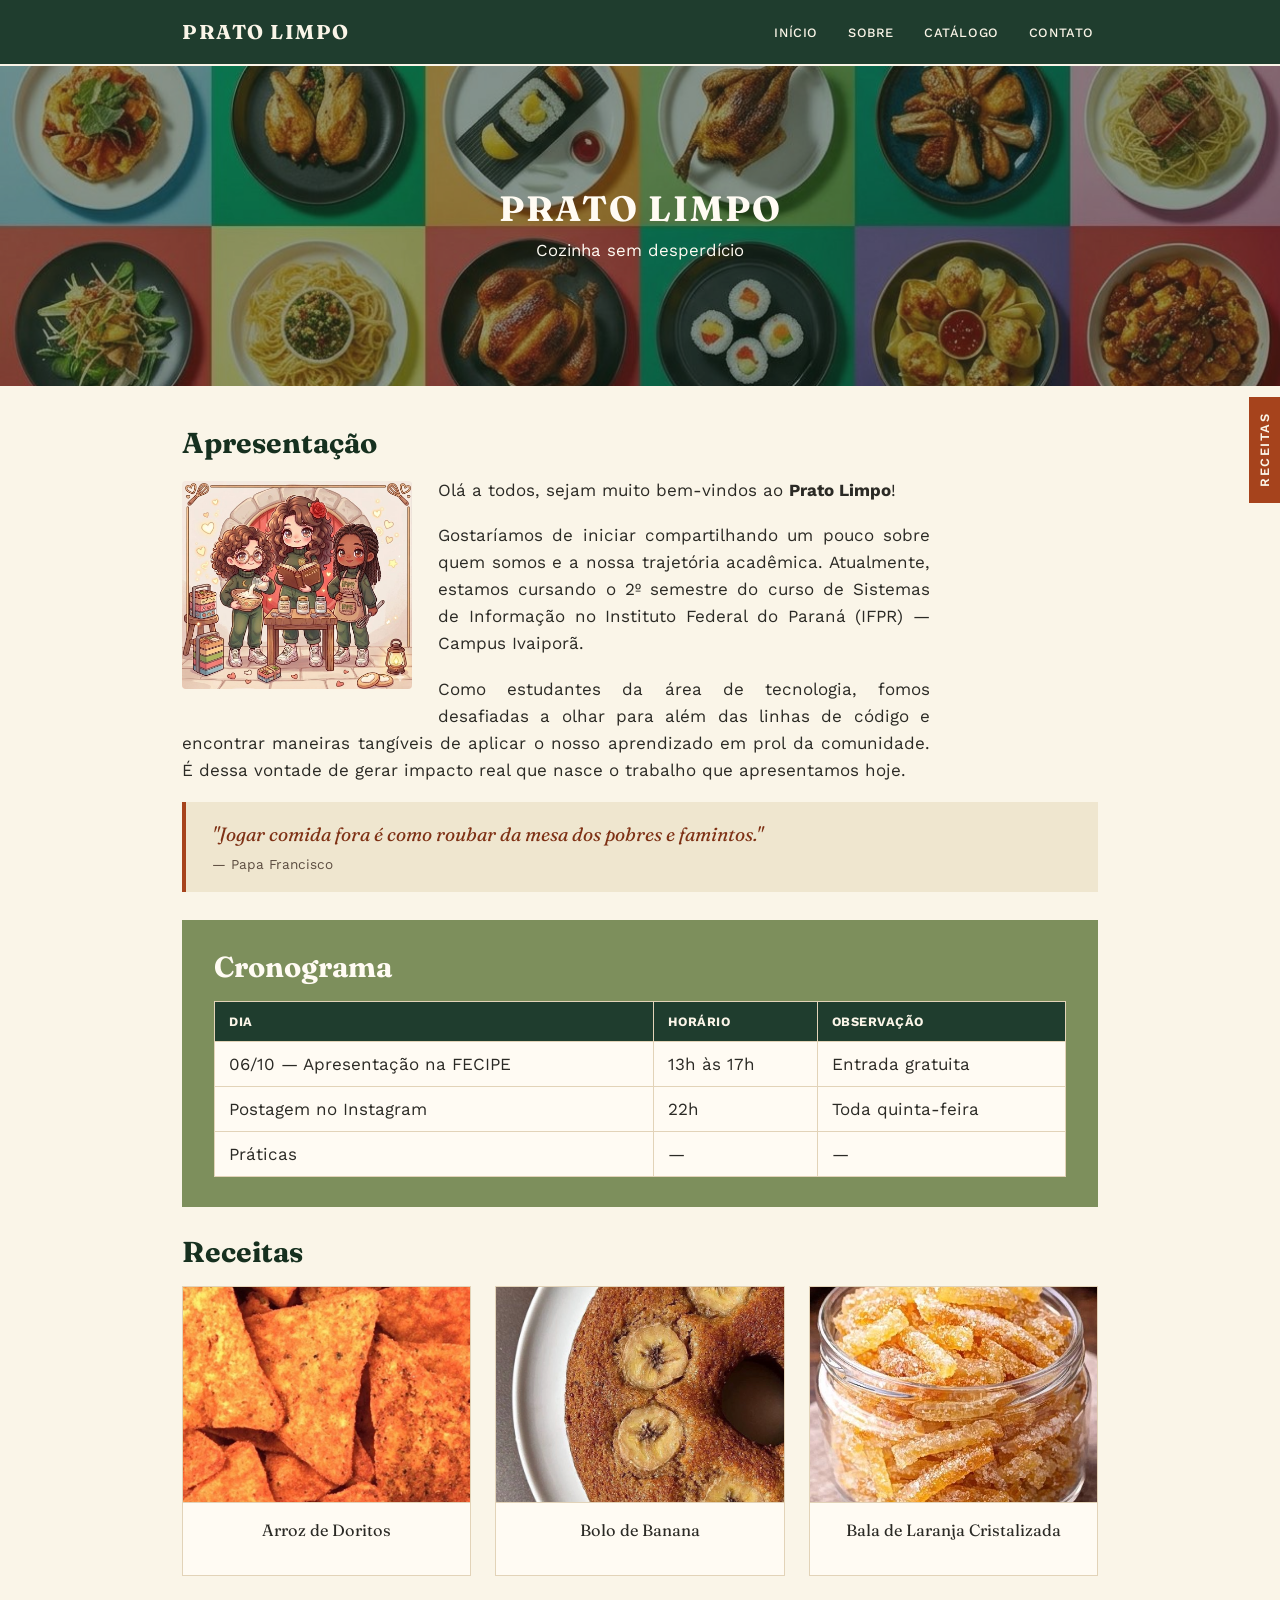
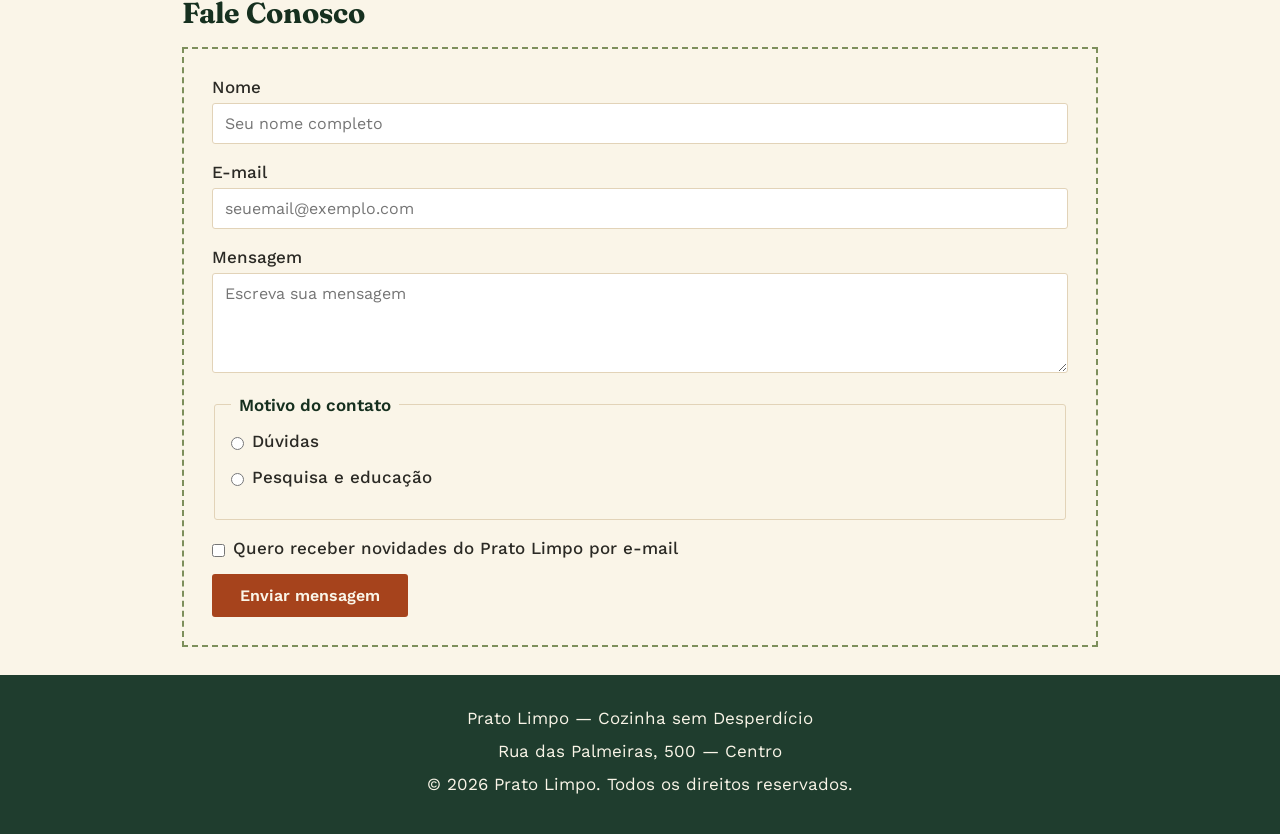
==== commit f7ba22ac: "Update index.html" ====
--- a/index.html
+++ b/index.html
@@ -113,7 +113,7 @@
       <section id="contato">
         <h2>Fale Conosco</h2>
         
-        <form action="https://send.pageclip.co/8swV4Fh8m7Ce2k14s8jnU1usIWCYZVzZ" class="pageclip-form" method="post">
+       <form action="https://send.pageclip.co/8swV4Fh8m7Ce2k14s8jnU1usIWCYZVzZ" class="pageclip-form contato" method="post">
           <label for="nome">Nome</label>
           <input type="text" id="nome" name="nome" placeholder="Seu nome completo">
 
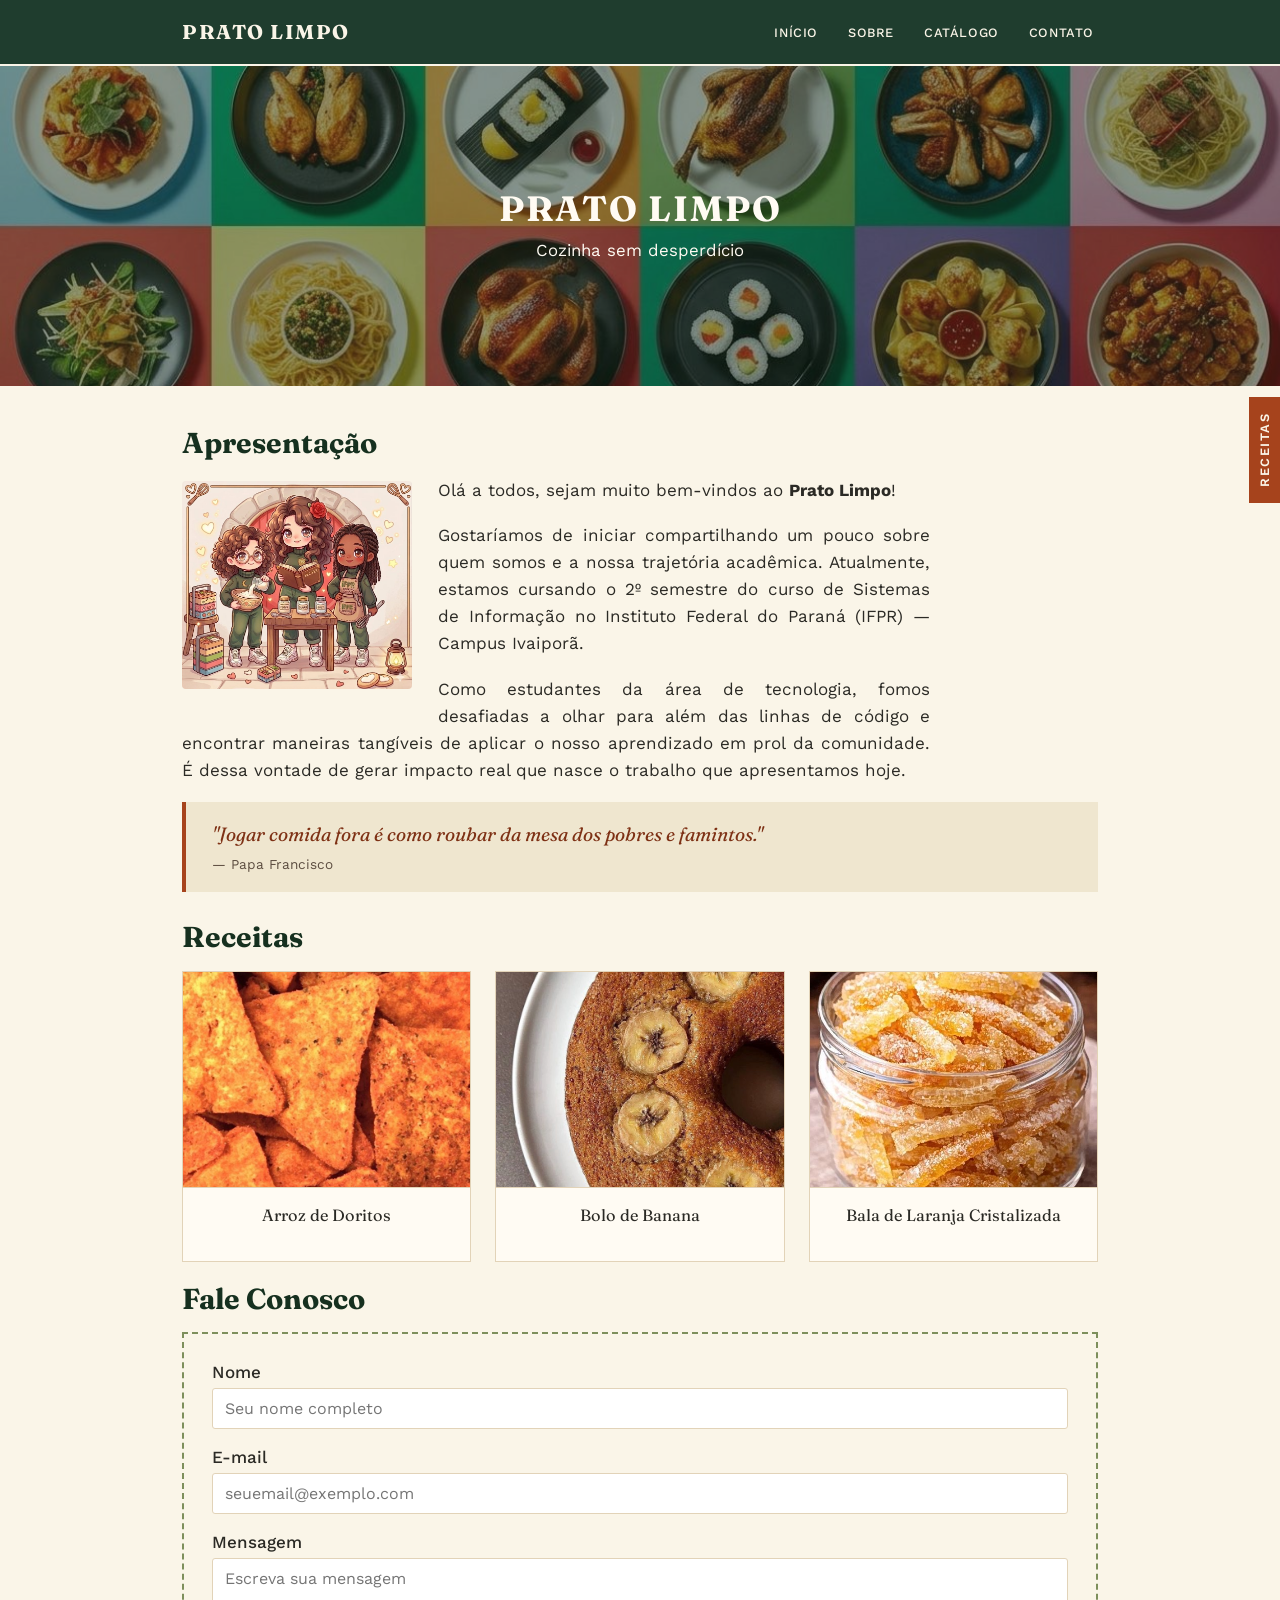
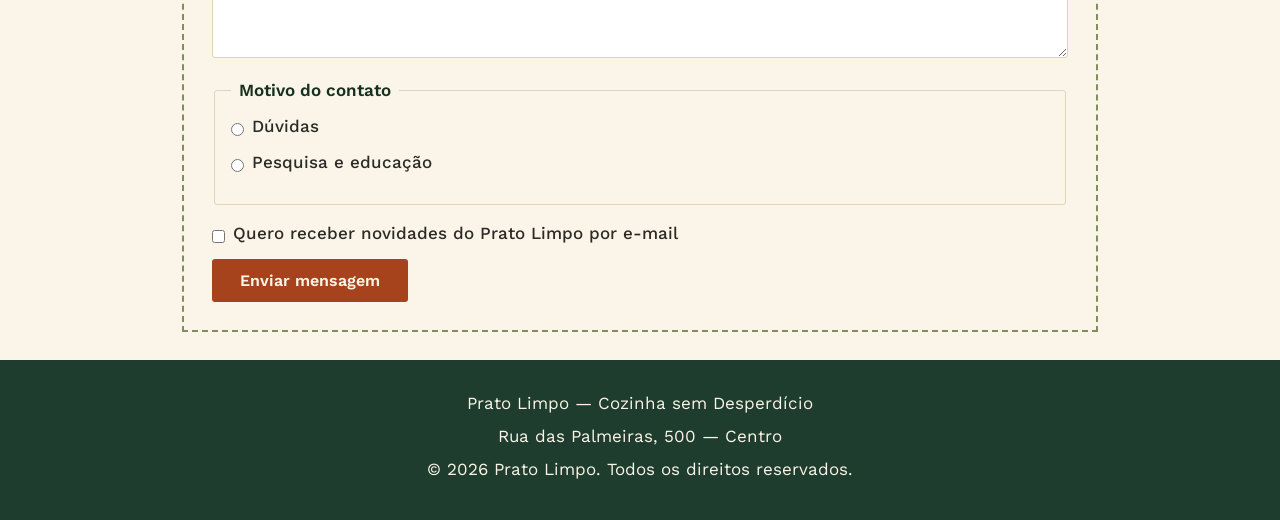
==== commit bcbd15df: "Update index.html" ====
--- a/index.html
+++ b/index.html
@@ -1,159 +1,189 @@
+
 <!DOCTYPE html>
 <html lang="pt-br">
 <head>
-<meta charset="UTF-8">
-<meta name="viewport" content="width=device-width, initial-scale=1.0">
-<title>Prato Limpo — Cozinha sem desperdício</title>
-<link rel="stylesheet" href="style.css">
-  <link rel="stylesheet" href="https://s.pageclip.co/v1/pageclip.css" media="screen">
+    <meta charset="UTF-8">
+    <meta name="viewport" content="width=device-width, initial-scale=1.0">
+    <title>Prato Limpo — Cozinha sem desperdício</title>
+
+    <link rel="stylesheet" href="style.css">
+    <link rel="stylesheet" href="https://s.pageclip.co/v1/pageclip.css" media="screen">
 </head>
 <body>
 
-  <header class="topo">
-    <div class="topo-inner">
-      <p class="marca">Prato Limpo</p>
-      <nav>
-        <ul>
-          <li><a href="index.html">Início</a></li>
-          <li><a href="sobre.html">Sobre</a></li>
-          <li><a href="catalogo.html">Catálogo</a></li>
-          <li><a href="#contato">Contato</a></li>
-        </ul>
-      </nav>
-    </div>
-  </header>
+    <header class="topo">
+        <div class="topo-inner">
+            <p class="marca">Prato Limpo</p>
 
-  <a href="receitas.html" class="aba-receitas">Receitas</a>
+            <nav>
+                <ul>
+                    <li><a href="index.html">Início</a></li>
+                    <li><a href="sobre.html">Sobre</a></li>
+                    <li><a href="catalogo.html">Catálogo</a></li>
+                    <li><a href="#contato">Contato</a></li>
+                </ul>
+            </nav>
+        </div>
+    </header>
 
-  <main>
+    <a href="receitas.html" class="aba-receitas">Receitas</a>
 
-    <div class="mosaico">
-      <div class="legenda">
-        <h1>Prato Limpo</h1>
-        <p>Cozinha sem desperdício</p>
-      </div>
-    </div>
+    <main>
 
-    <div class="container">
+        <div class="mosaico">
+            <div class="legenda">
+                <h1>Prato Limpo</h1>
+                <p>Cozinha sem desperdício</p>
+            </div>
+        </div>
 
-      <section class="apresentacao clearfix">
-        <h2>Apresentação</h2>
+        <div class="container">
 
-        <img src="meninas.jpg" alt="Ilustração das três criadoras do Prato Limpo cozinhando juntas" class="ilustracao-flutuante">
+            <section class="apresentacao clearfix">
+                <h2>Apresentação</h2>
 
-        <p>Olá a todos, sejam muito bem-vindos ao <strong>Prato Limpo</strong>!</p>
-        <p class="justificado">
-          Gostaríamos de iniciar compartilhando um pouco sobre quem somos e a
-          nossa trajetória acadêmica. Atualmente, estamos cursando o 2º
-          semestre do curso de Sistemas de Informação no Instituto Federal
-          do Paraná (IFPR) — Campus Ivaiporã.
-        </p>
-        <p class="justificado">
-          Como estudantes da área de tecnologia, fomos desafiadas a olhar
-          para além das linhas de código e encontrar maneiras tangíveis de
-          aplicar o nosso aprendizado em prol da comunidade. É dessa vontade
-          de gerar impacto real que nasce o trabalho que apresentamos hoje.
-        </p>
-      </section>
+                <img
+                    src="meninas.jpg"
+                    alt="Ilustração das três criadoras do Prato Limpo cozinhando juntas"
+                    class="ilustracao-flutuante"
+                >
 
-      <blockquote class="citacao">
-        "Jogar comida fora é como roubar da mesa dos pobres e famintos."
-        <footer>— Papa Francisco</footer>
-      </blockquote>
+                <p>Olá a todos, sejam muito bem-vindos ao <strong>Prato Limpo</strong>!</p>
 
-      <section class="secao-oliva">
-        <h2>Cronograma</h2>
-        <table>
-          <thead>
-            <tr>
-              <th>Dia</th>
-              <th>Horário</th>
-              <th>Observação</th>
-            </tr>
-          </thead>
-          <tbody>
-            <tr>
-              <td>06/10 — Apresentação na FECIPE</td>
-              <td>13h às 17h</td>
-              <td>Entrada gratuita</td>
-            </tr>
-            <tr>
-              <td>Postagem no Instagram</td>
-              <td>22h</td>
-              <td>Toda quinta-feira</td>
-            </tr>
-            <tr>
-              <td>Práticas</td>
-              <td>—</td>
-              <td>—</td>
-            </tr>
-          </tbody>
-        </table>
-      </section>
+                <p class="justificado">
+                    Gostaríamos de iniciar compartilhando um pouco sobre quem somos e a
+                    nossa trajetória acadêmica. Atualmente, estamos cursando o 2º
+                    semestre do curso de Sistemas de Informação no Instituto Federal
+                    do Paraná (IFPR) — Campus Ivaiporã.
+                </p>
 
-      
+                <p class="justificado">
+                    Como estudantes da área de tecnologia, fomos desafiadas a olhar
+                    para além das linhas de código e encontrar maneiras tangíveis de
+                    aplicar o nosso aprendizado em prol da comunidade. É dessa vontade
+                    de gerar impacto real que nasce o trabalho que apresentamos hoje.
+                </p>
+            </section>
 
-      <section>
-        <h2>Receitas</h2>
-        <div class="catalogo-grid">
-          <a href="arroz-doritos.html" class="cartao-receita">
-            <div class="thumb-wrap"><img src="foto-doritos.jpg" alt="Arroz de Doritos"></div>
-            <p class="legenda-cartao">Arroz de Doritos</p>
-          </a>
-          <a href="bolo-banana.html" class="cartao-receita">
-            <div class="thumb-wrap"><img src="foto-bolo-banana.jpg" alt="Bolo de Banana"></div>
-            <p class="legenda-cartao">Bolo de Banana</p>
-          </a>
-          <a href="bala-laranja-cristalizada.html" class="cartao-receita">
-            <div class="thumb-wrap"><img src="foto-laranja-cristalizada.jpg" alt="Bala de Laranja Cristalizada"></div>
-            <p class="legenda-cartao">Bala de Laranja Cristalizada</p>
-          </a>
+            <blockquote class="citacao">
+                "Jogar comida fora é como roubar da mesa dos pobres e famintos."
+                <footer>— Papa Francisco</footer>
+            </blockquote>
+
+            <section>
+                <h2>Receitas</h2>
+
+                <div class="catalogo-grid">
+
+                    <a href="arroz-doritos.html" class="cartao-receita">
+                        <div class="thumb-wrap">
+                            <img src="foto-doritos.jpg" alt="Arroz de Doritos">
+                        </div>
+                        <p class="legenda-cartao">Arroz de Doritos</p>
+                    </a>
+
+                    <a href="bolo-banana.html" class="cartao-receita">
+                        <div class="thumb-wrap">
+                            <img src="foto-bolo-banana.jpg" alt="Bolo de Banana">
+                        </div>
+                        <p class="legenda-cartao">Bolo de Banana</p>
+                    </a>
+
+                    <a href="bala-laranja-cristalizada.html" class="cartao-receita">
+                        <div class="thumb-wrap">
+                            <img src="foto-laranja-cristalizada.jpg" alt="Bala de Laranja Cristalizada">
+                        </div>
+                        <p class="legenda-cartao">Bala de Laranja Cristalizada</p>
+                    </a>
+
+                </div>
+            </section>
+
+            <section id="contato">
+                <h2>Fale Conosco</h2>
+
+                <form
+                    action="https://send.pageclip.co/8swV4Fh8m7Ce2k14s8jnU1usIWCYZVzZ"
+                    class="pageclip-form contato"
+                    method="post"
+                >
+
+                    <label for="nome">Nome</label>
+                    <input
+                        type="text"
+                        id="nome"
+                        name="nome"
+                        placeholder="Seu nome completo"
+                    >
+
+                    <label for="email">E-mail</label>
+                    <input
+                        type="email"
+                        id="email"
+                        name="email"
+                        placeholder="seuemail@exemplo.com"
+                    >
+
+                    <label for="mensagem">Mensagem</label>
+                    <textarea
+                        id="mensagem"
+                        name="mensagem"
+                        placeholder="Escreva sua mensagem"
+                    ></textarea>
+
+                    <fieldset>
+                        <legend>Motivo do contato</legend>
+
+                        <div class="opcao">
+                            <input
+                                type="radio"
+                                id="duvidas"
+                                name="motivo"
+                                value="duvidas"
+                            >
+                            <label for="duvidas">Dúvidas</label>
+                        </div>
+
+                        <div class="opcao">
+                            <input
+                                type="radio"
+                                id="pesquisa"
+                                name="motivo"
+                                value="pesquisa"
+                            >
+                            <label for="pesquisa">Pesquisa e educação</label>
+                        </div>
+                    </fieldset>
+
+                    <div class="opcao">
+                        <input
+                            type="checkbox"
+                            id="newsletter"
+                            name="newsletter"
+                        >
+                        <label for="newsletter">
+                            Quero receber novidades do Prato Limpo por e-mail
+                        </label>
+                    </div>
+
+                    <button type="submit" class="pageclip-form__submit">
+                        Enviar mensagem
+                    </button>
+
+                </form>
+            </section>
+
         </div>
-      </section>
-      <section id="contato">
-        <h2>Fale Conosco</h2>
-        
-       <form action="https://send.pageclip.co/8swV4Fh8m7Ce2k14s8jnU1usIWCYZVzZ" class="pageclip-form contato" method="post">
-          <label for="nome">Nome</label>
-          <input type="text" id="nome" name="nome" placeholder="Seu nome completo">
 
-          <label for="email">E-mail</label>
-          <input type="email" id="email" name="email" placeholder="seuemail@exemplo.com">
+    </main>
 
-          <label for="mensagem">Mensagem</label>
-          <textarea id="mensagem" name="mensagem" placeholder="Escreva sua mensagem"></textarea>
+    <footer class="rodape">
+        <p>Prato Limpo — Cozinha sem Desperdício</p>
+        <p>Rua das Palmeiras, 500 — Centro</p>
+        <p>&copy; 2026 Prato Limpo. Todos os direitos reservados.</p>
+    </footer>
 
-          <fieldset>
-            <legend>Motivo do contato</legend>
-            <div class="opcao">
-              <input type="radio" id="duvidas" name="motivo" value="duvidas">
-              <label for="duvidas">Dúvidas</label>
-            </div>
-            <div class="opcao">
-              <input type="radio" id="pesquisa" name="motivo" value="pesquisa">
-              <label for="pesquisa">Pesquisa e educação</label>
-            </div>
-          </fieldset>
+    <script src="https://s.pageclip.co/v1/pageclip.js" charset="utf-8"></script>
 
-          <div class="opcao">
-            <input type="checkbox" id="newsletter" name="newsletter">
-            <label for="newsletter">Quero receber novidades do Prato Limpo por e-mail</label>
-          </div>
-
-          <button type="submit" class="pageclip-form__submit">Enviar mensagem</button>
-        </form>
-        
-      </section>
-
-    </div>
-
-  </main>
-
-  <footer class="rodape">
-    <p>Prato Limpo — Cozinha sem Desperdício</p>
-    <p>Rua das Palmeiras, 500 — Centro</p>
-    <p>&copy; 2026 Prato Limpo. Todos os direitos reservados.</p>
-  </footer>
-<script src="https://s.pageclip.co/v1/pageclip.js" charset="utf-8"></script>
 </body>
 </html>
